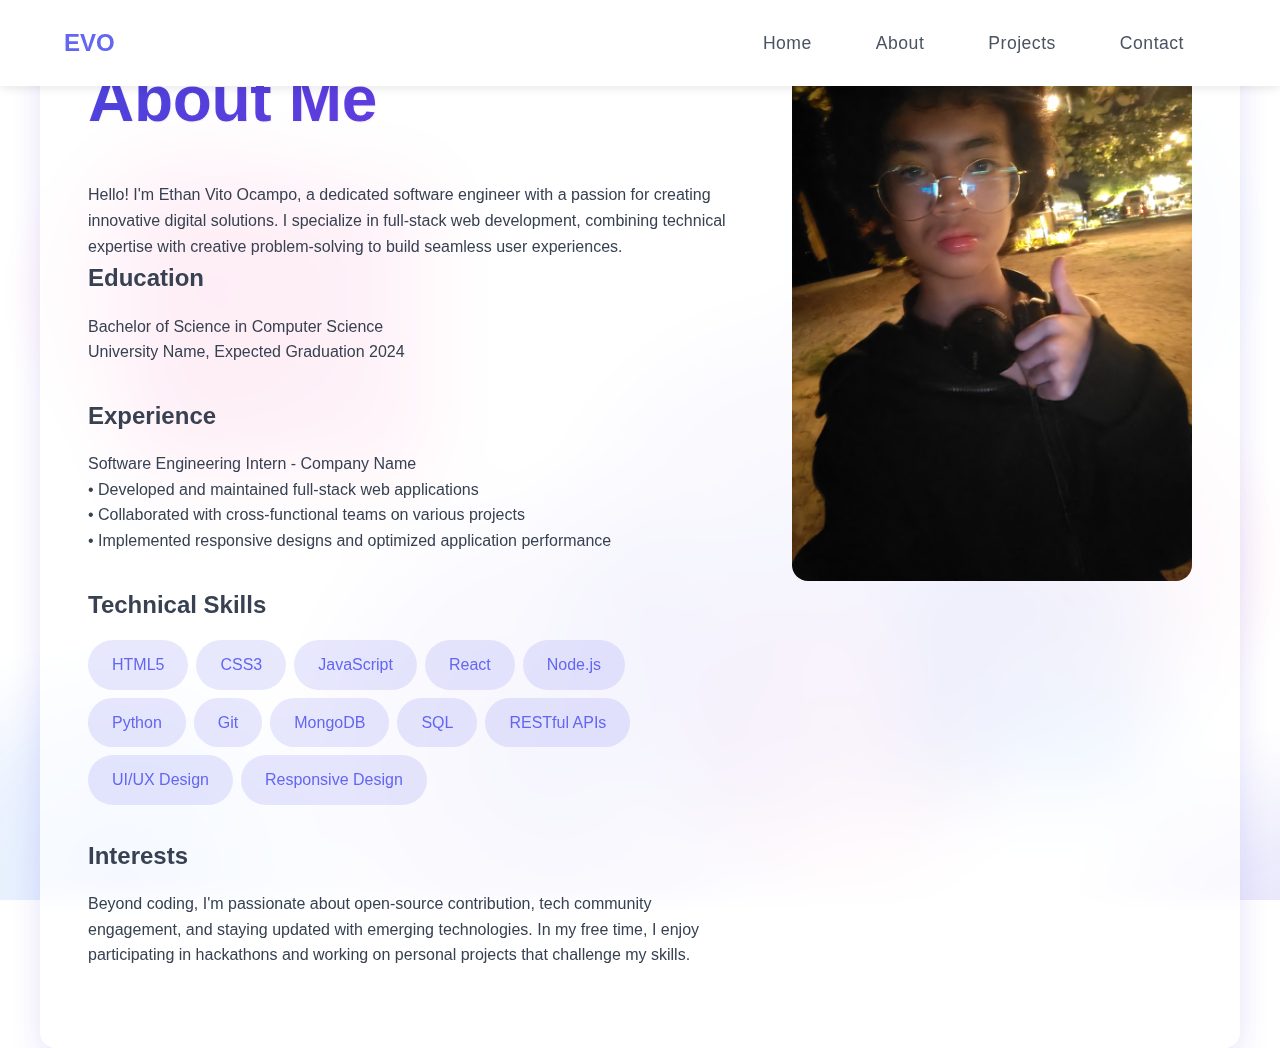
==== about.html @ 9108cf72 "Add files via upload" ====
<!DOCTYPE html>
<html lang="en">
<head>
    <meta charset="UTF-8">
    <meta name="viewport" content="width=device-width, initial-scale=1.0">
    <title>About - Ethan Vito Ocampo</title>
    <link rel="stylesheet" href="style.css">
    <link rel="stylesheet" href="https://cdnjs.cloudflare.com/ajax/libs/font-awesome/6.0.0/css/all.min.css">
</head>
<body>
    <div class="shapes">
        <div class="shape"></div>
        <div class="shape"></div>
    </div>
    <nav>
        <div class="logo">EVO</div>
        <ul class="nav-links">
            <li><a href="index.html">Home</a></li>
            <li><a href="about.html">About</a></li>
            <li><a href="projects.html">Projects</a></li>
            <li><a href="contact.html">Contact</a></li>
        </ul>
        <div class="hamburger">
            <span></span>
            <span></span>
            <span></span>
        </div>
    </nav>

    <section id="about">
        <div class="bokeh">
            <span></span>
            <span></span>
            <span></span>
            <span></span>
            <span></span>
            <span></span>
            <span></span>
            <span></span>
        </div>
        <div class="about-content">
            <div class="about-text">
                <h1>About Me</h1>
                <p>Hello! I'm Ethan Vito Ocampo, a dedicated software engineer with a passion for creating innovative digital solutions. I specialize in full-stack web development, combining technical expertise with creative problem-solving to build seamless user experiences.</p>
                
                <div class="education">
                    <h3>Education</h3>
                    <p>Bachelor of Science in Computer Science<br>
                    University Name, Expected Graduation 2024</p>
                </div>

                <div class="experience">
                    <h3>Experience</h3>
                    <p>Software Engineering Intern - Company Name<br>
                    • Developed and maintained full-stack web applications<br>
                    • Collaborated with cross-functional teams on various projects<br>
                    • Implemented responsive designs and optimized application performance</p>
                </div>

                <div class="skills">
                    <h3>Technical Skills</h3>
                    <div class="skill-tags">
                        <span>HTML5</span>
                        <span>CSS3</span>
                        <span>JavaScript</span>
                        <span>React</span>
                        <span>Node.js</span>
                        <span>Python</span>
                        <span>Git</span>
                        <span>MongoDB</span>
                        <span>SQL</span>
                        <span>RESTful APIs</span>
                        <span>UI/UX Design</span>
                        <span>Responsive Design</span>
                    </div>
                </div>

                <div class="interests">
                    <h3>Interests</h3>
                    <p>Beyond coding, I'm passionate about open-source contribution, tech community engagement, and staying updated with emerging technologies. In my free time, I enjoy participating in hackathons and working on personal projects that challenge my skills.</p>
                </div>
            </div>
            <div class="about-image">
                <img src="profile-photo.jpg" alt="Ethan Vito Ocampo">
            </div>
        </div>
    </section>

    <script src="script.js"></script>
</body>
</html>
---- style.css ----
/* Reset and Base Styles */
* {
    margin: 0;
    padding: 0;
    box-sizing: border-box;
}

:root {
    --primary-color: #6366f1;
    --secondary-color: #8b5cf6;
    --accent-1: #f472b6;
    --accent-2: #60a5fa;
    --gradient-1: linear-gradient(135deg, #4f46e5, #7c3aed);
    --gradient-2: linear-gradient(45deg, #f472b6, #3b82f6);
    --gradient-3: linear-gradient(to right, #ec4899, #8b5cf6, #3b82f6);
    --text-color: #374151;
    --bg-color: #ffffff;
    --box-shadow: 0 10px 30px rgba(79, 70, 229, 0.15);
    --text-shadow: 1px 1px 2px rgba(0, 0, 0, 0.05);
}

body {
    font-family: 'Inter', sans-serif;
    line-height: 1.6;
    color: var(--text-color);
}

/* Navigation */
nav {
    position: fixed;
    width: 100%;
    padding: 1.5rem 4rem;
    background: var(--bg-color);
    display: flex;
    justify-content: space-between;
    align-items: center;
    z-index: 1000;
    box-shadow: 0 2px 10px rgba(0, 0, 0, 0.1);
}

.logo {
    font-size: 1.5rem;
    font-weight: bold;
    color: var(--primary-color);
}

.nav-links {
    display: flex;
    list-style: none;
    gap: 4rem;
    margin-left: auto;
    margin-right: 2rem;
}

.nav-links a {
    text-decoration: none;
    color: var(--text-color);
    font-weight: 500;
    opacity: 0.9;
    transition: color 0.3s;
    position: relative;
    font-size: 1.1rem;
    letter-spacing: 0.5px;
}

.nav-links a::after {
    content: '';
    position: absolute;
    bottom: -5px;
    left: 0;
    width: 0;
    height: 2px;
    background: var(--gradient-1);
    transition: width 0.3s ease;
}

.nav-links a:hover::after {
    width: 100%;
}

/* Hero Section */
#home {
    height: 100vh;
    background: linear-gradient(rgba(255, 255, 255, 0.92), rgba(255, 255, 255, 0.92));
    position: relative;
    overflow: hidden;
}

#home::before {
    content: '';
    position: absolute;
    width: 100%;
    height: 100%;
    top: 0;
    left: 0;
    background: none;
    z-index: -1;
}

/* Add bokeh circles */
.bokeh {
    position: fixed;
    width: 100%;
    height: 100vh;
    top: 0;
    left: 0;
    z-index: 0;
    overflow: hidden;
}

.bokeh span {
    position: absolute;
    width: 400px;  /* Much bigger circles */
    height: 400px;
    background: radial-gradient(circle at center, 
        rgba(244, 114, 182, 0.25) 0%,
        rgba(244, 114, 182, 0.15) 40%,
        rgba(244, 114, 182, 0) 70%);
    border-radius: 50%;
    mix-blend-mode: screen; /* Makes overlapping effects more interesting */
    animation: floatCollide 20s infinite linear;
    opacity: 0.7;
}

/* Different sizes and colors for variety */
.bokeh span:nth-child(2n) {
    width: 600px;
    height: 600px;
    background: radial-gradient(circle at center, 
        rgba(79, 70, 229, 0.25) 0%,
        rgba(79, 70, 229, 0.15) 40%,
        rgba(79, 70, 229, 0) 70%);
}

.bokeh span:nth-child(3n) {
    width: 500px;
    height: 500px;
    background: radial-gradient(circle at center, 
        rgba(59, 130, 246, 0.25) 0%,
        rgba(59, 130, 246, 0.15) 40%,
        rgba(59, 130, 246, 0) 70%);
}

/* More dramatic collision-like animation */
@keyframes floatCollide {
    0% {
        transform: translate(0, 0) scale(1);
    }
    25% {
        transform: translate(200px, -100px) scale(1.2);
    }
    50% {
        transform: translate(-150px, 200px) scale(0.8);
    }
    75% {
        transform: translate(-200px, -150px) scale(1.1);
    }
    100% {
        transform: translate(0, 0) scale(1);
    }
}

/* Positioned for better coverage and overlap */
.bokeh span:nth-child(1) { left: 0%; top: 10%; animation-delay: 0s; }
.bokeh span:nth-child(2) { left: 40%; top: 30%; animation-delay: -5s; }
.bokeh span:nth-child(3) { left: 60%; top: 0%; animation-delay: -10s; }
.bokeh span:nth-child(4) { left: 20%; top: 50%; animation-delay: -15s; }
.bokeh span:nth-child(5) { left: 70%; top: 40%; animation-delay: -8s; }
.bokeh span:nth-child(6) { left: -10%; top: 70%; animation-delay: -12s; }
.bokeh span:nth-child(7) { left: 50%; top: 60%; animation-delay: -17s; }
.bokeh span:nth-child(8) { left: 80%; top: 80%; animation-delay: -3s; }

/* Animated hero text */
.hero {
    text-align: left;
    padding: 0 4rem;
    height: 100vh;
    display: flex;
    flex-direction: column;
    justify-content: center;
    align-items: flex-start;
}

.hero h1 {
    font-size: 4.5rem;
    margin-bottom: 0.5rem;
    line-height: 1.1;
    color: var(--primary-color);
    text-shadow: var(--text-shadow);
    font-weight: 700;
    letter-spacing: -0.5px;
}

.subtitle {
    font-size: 2rem;
    margin-bottom: 1.5rem;
    line-height: 1.2;
    color: var(--secondary-color);
    font-weight: 600;
    opacity: 0.9;
}

/* Cool text animations */
@keyframes gradientBG {
    0% { background-position: 0% 50%; }
    50% { background-position: 100% 50%; }
    100% { background-position: 0% 50%; }
}

@keyframes gradientText {
    0% { background-position: 0% 50%; }
    50% { background-position: 100% 50%; }
    100% { background-position: 0% 50%; }
}

/* Buttons */
.cta-buttons {
    display: flex;
    gap: 20px;
    margin-top: 1rem;
}

.btn {
    text-decoration: none;
    padding: 0.75rem 1.5rem;
    border-radius: 0.5rem;
    transition: all 0.3s ease;
}

.btn.primary {
    background: var(--primary-color);
    color: white;
    text-shadow: none;
    opacity: 0.95;
}

.btn.primary::after {
    content: '';
    position: absolute;
    top: -50%;
    left: -50%;
    width: 200%;
    height: 200%;
    background: radial-gradient(circle, rgba(255,255,255,0.3) 0%, transparent 60%);
    transform: scale(0);
    transition: transform 0.5s ease;
    z-index: -1;
}

.btn.primary:hover::after {
    transform: scale(1);
}

.btn.secondary {
    background: white;
    color: var(--primary-color);
    border: 1.5px solid var(--primary-color);
    opacity: 0.9;
}

.btn:hover {
    transform: translateY(-3px);
    box-shadow: 0 8px 25px rgba(37, 99, 235, 0.3);
}

.btn.secondary:hover {
    background: #f8fafc;
    color: #1d4ed8;
}

/* Sections */
section {
    padding: 5rem 2rem;
    position: relative;
}

section::before {
    content: '';
    position: absolute;
    top: 0;
    left: 0;
    width: 100%;
    height: 100%;
    background: rgba(255, 255, 255, 0.95);
    z-index: 1;
}

section > * {
    position: relative;
    z-index: 2;
}

h1, h2 {
    color: var(--text-color);
    text-shadow: var(--text-shadow);
    font-weight: 700;
    letter-spacing: -0.3px;
}

h1 {
    font-size: 3.5rem;
    margin-bottom: 2rem;
}

h2 {
    text-align: center;
    font-size: 3.5rem;
    margin-bottom: 3rem;
    position: relative;
    overflow: hidden;
}

h2::after {
    content: '';
    position: absolute;
    bottom: 0;
    left: 50%;
    width: 100px;
    height: 4px;
    background: var(--gradient-2);
    transform: translateX(-50%);
    animation: underlineGrow 3s ease-in-out infinite;
}

@keyframes underlineGrow {
    0%, 100% { width: 100px; }
    50% { width: 200px; }
}

/* About Section */
#about {
    min-height: 100vh;
    padding: 0 2rem;
    position: relative;
    z-index: 2;
    display: flex;
    align-items: center;
}

#about::before {
    content: none;
}

.about-content {
    max-width: 1200px;
    margin: 0 auto;
    display: flex;
    gap: 4rem;
    align-items: flex-start;
    background: rgba(255, 255, 255, 0.7);
    padding: 3rem;
    border-radius: 1rem;
    backdrop-filter: blur(10px);
    box-shadow: var(--box-shadow);
}

.about-text {
    flex: 1;
    color: var(--text-color);
}

.about-text h1 {
    font-size: 4rem;
    background: var(--gradient-1);
    -webkit-background-clip: text;
    -webkit-text-fill-color: transparent;
    margin-bottom: 2rem;
}

.about-text h3 {
    color: var(--secondary-color);
    font-size: 1.5rem;
    margin-bottom: 1rem;
}

.about-text p, .about-text h3 {
    color: var(--text-color);
    opacity: 1;
}

.about-image {
    flex: 1;
    max-width: 400px;
}

.about-image img {
    width: 100%;
    border-radius: 1rem;
}

.education, .experience, .skills, .interests {
    margin-bottom: 2rem;
}

.skill-tags {
    display: flex;
    flex-wrap: wrap;
    gap: 0.5rem;
}

.skill-tags span {
    background: rgba(99, 102, 241, 0.15);
    color: var(--primary-color);
    padding: 0.75rem 1.5rem;
    border-radius: 2rem;
    font-size: 1rem;
    transition: all 0.3s ease;
}

.skill-tags span:hover {
    background: var(--primary-color);
    color: white;
    transform: translateY(-2px);
}

/* Projects Section */
.project-grid {
    display: grid;
    grid-template-columns: repeat(auto-fit, minmax(300px, 1fr));
    gap: 2rem;
    max-width: 1200px;
    margin: 0 auto;
}

.project-card {
    border: 1px solid rgba(79, 70, 229, 0.1);
    background: rgba(255, 255, 255, 0.9);
    backdrop-filter: blur(10px);
    transform-style: preserve-3d;
    perspective: 1000px;
    border-radius: 15px;
    padding: 20px;
    position: relative;
    overflow: hidden;
}

.project-card::before {
    content: '';
    position: absolute;
    top: 0;
    left: 0;
    width: 100%;
    height: 5px;
    background: var(--gradient-1);
}

.project-card:hover {
    transform: translateY(-10px) rotateX(5deg) rotateY(5deg);
    box-shadow: 
        20px 20px 60px rgba(79, 70, 229, 0.1),
        -20px -20px 60px rgba(244, 114, 182, 0.1);
}

.project-card img {
    width: 100%;
    height: 200px;
    object-fit: cover;
}

.project-card h3 {
    color: var(--text-color);
    font-size: 1.5rem;
    margin: 1rem 0;
    font-weight: 700;
}

.project-card p {
    color: #374151;
    line-height: 1.7;
    font-weight: 500;
}

/* Contact Section */
.contact-container {
    max-width: 800px;
    margin: 0 auto;
}

#contact-form {
    display: flex;
    flex-direction: column;
    gap: 1rem;
}

input, textarea {
    background: white;
    border: 2px solid #e5e7eb;
    color: #1f2937;
    font-size: 1rem;
    font-weight: 500;
    padding: 1.2rem;
    transition: all 0.3s ease;
    font-family: inherit;
}

input:focus, textarea:focus {
    border-color: var(--primary-color);
    box-shadow: 0 0 0 4px rgba(37, 99, 235, 0.1);
    outline: none;
}

input::placeholder, textarea::placeholder {
    color: #6b7280;
}

textarea {
    min-height: 150px;
}

.social-links {
    display: flex;
    justify-content: center;
    gap: 2.5rem;
    margin-top: 2rem;
}

.social-links a {
    position: relative;
    width: 60px;
    height: 60px;
    display: flex;
    align-items: center;
    justify-content: center;
    border-radius: 50%;
    background: var(--gradient-1);
    color: white;
    font-size: 1.8rem;
    transition: all 0.3s ease;
    transform-style: preserve-3d;
    perspective: 1000px;
}

.social-links a::before {
    content: '';
    position: absolute;
    width: 100%;
    height: 100%;
    border-radius: 50%;
    background: var(--gradient-2);
    opacity: 0;
    transition: all 0.3s ease;
    z-index: -1;
}

.social-links a:hover::before {
    opacity: 1;
    transform: translateY(-5px) rotateY(180deg);
}

/* Footer */
footer {
    text-align: center;
    padding: 2rem;
    background: var(--accent-1);
}

/* Responsive Design */
@media (max-width: 1024px) {
    .hero {
        padding: 0 3rem;
    }

    .hero h1 {
        font-size: 3.8rem;
    }

    .subtitle {
        font-size: 1.8rem;
    }

    .about-content {
        gap: 2rem;
        padding: 1.5rem;
    }
}

@media (max-width: 768px) {
    /* Navigation */
    nav {
        padding: 1rem 2rem;
    }

    .nav-links {
        display: none;
        position: fixed;
        top: 70px;
        left: 0;
        width: 100%;
        background: rgba(255, 255, 255, 0.95);
        backdrop-filter: blur(10px);
        padding: 2rem 0;
        box-shadow: 0 4px 6px rgba(0, 0, 0, 0.1);
    }

    .nav-links.active {
        display: flex;
        flex-direction: column;
        align-items: center;
        gap: 2rem;
    }

    .hamburger {
        display: block;
        cursor: pointer;
        width: 30px;
        height: 24px;
        position: relative;
    }

    .hamburger span {
        display: block;
        width: 100%;
        height: 3px;
        background: var(--primary-color);
        position: absolute;
        transition: 0.3s;
        border-radius: 3px;
    }

    .hamburger span:nth-child(1) { top: 0; }
    .hamburger span:nth-child(2) { top: 10px; }
    .hamburger span:nth-child(3) { top: 20px; }

    .hamburger.active span:nth-child(1) {
        transform: rotate(45deg) translate(7px, 7px);
    }

    .hamburger.active span:nth-child(2) {
        opacity: 0;
    }

    .hamburger.active span:nth-child(3) {
        transform: rotate(-45deg) translate(8px, -8px);
    }

    /* Hero Section */
    .hero {
        padding: 0 2rem;
    }

    .hero h1 {
        font-size: 3rem;
        margin-bottom: 0.3rem;
    }

    .subtitle {
        font-size: 1.5rem;
        margin-bottom: 1rem;
    }

    .cta-buttons {
        flex-direction: column;
        gap: 1rem;
        width: 100%;
    }

    .btn {
        width: 100%;
        max-width: 300px;
    }

    /* Sections */
    section {
        padding: 3rem 1.5rem;
    }

    h2 {
        font-size: 2.5rem;
        margin-bottom: 2rem;
    }

    .about-content {
        grid-template-columns: 1fr;
    }

    .project-card {
        padding: 15px;
    }

    .nav-links a {
        font-size: 1.2rem;
    }
}

@media (max-width: 480px) {
    /* Even smaller screens */
    .hero {
        padding: 0 1.5rem;
    }

    .hero h1 {
        font-size: 2.5rem;
    }

    .subtitle {
        font-size: 1.2rem;
    }

    .skill-tags {
        gap: 0.5rem;
    }

    .skill-tags span {
        padding: 0.5rem 1rem;
        font-size: 0.9rem;
    }

    .social-links {
        gap: 1.5rem;
    }

    .social-links a {
        width: 45px;
        height: 45px;
        font-size: 1.4rem;
    }

    /* Adjust bokeh for mobile */
    .bokeh span {
        width: 200px;
        height: 200px;
    }

    .bokeh span:nth-child(2n) {
        width: 300px;
        height: 300px;
    }

    .bokeh span:nth-child(3n) {
        width: 250px;
        height: 250px;
    }
}

/* Fix for iOS Safari 100vh issue */
@supports (-webkit-touch-callout: none) {
    .hero, #home {
        height: -webkit-fill-available;
    }
}

/* Ensure text remains readable on very small screens */
@media (max-width: 320px) {
    .hero h1 {
        font-size: 2rem;
    }

    .subtitle {
        font-size: 1rem;
    }

    .btn {
        padding: 0.8rem 1.5rem;
        font-size: 0.9rem;
    }
}

/* Add smooth scrolling to the whole page */
html {
    scroll-behavior: smooth;
}

/* Add a subtle animation to the nav when scrolling */
nav.scrolled {
    backdrop-filter: blur(10px);
    background: rgba(255, 255, 255, 0.8);
}

/* Add a cool scroll progress bar */
.scroll-progress {
    position: fixed;
    top: 0;
    left: 0;
    width: 100%;
    height: 4px;
    background: rgba(37, 99, 235, 0.1);
    z-index: 1001;
}

.scroll-progress::after {
    content: '';
    position: absolute;
    top: 0;
    left: 0;
    height: 100%;
    background: var(--gradient-1);
    width: var(--scroll-width, 0%);       
    transition: width 0.2s ease;
}

/* Add reveal animations for sections */
.reveal {
    opacity: 1 !important;
    transform: none !important;
}

/* Add floating shapes in the background */
.shapes {
    position: fixed;
    width: 100%;
    height: 100%;
    pointer-events: none;
    z-index: -1;
}

.shape {
    position: absolute;
    filter: blur(40px);
    opacity: 0.3;
    animation: float 20s infinite;
}

.shape:nth-child(1) {
    background: var(--accent-1);
    width: 300px;
    height: 300px;
    top: 20%;
    left: 10%;
}

.shape:nth-child(2) {
    background: var(--accent-2);
    width: 250px;
    height: 250px;
    top: 60%;
    right: 10%;
}

@keyframes float {
    0%, 100% { transform: translate(0, 0) rotate(0deg); }
    25% { transform: translate(50px, 50px) rotate(90deg); }
    50% { transform: translate(0, 100px) rotate(180deg); }
    75% { transform: translate(-50px, 50px) rotate(270deg); }
}
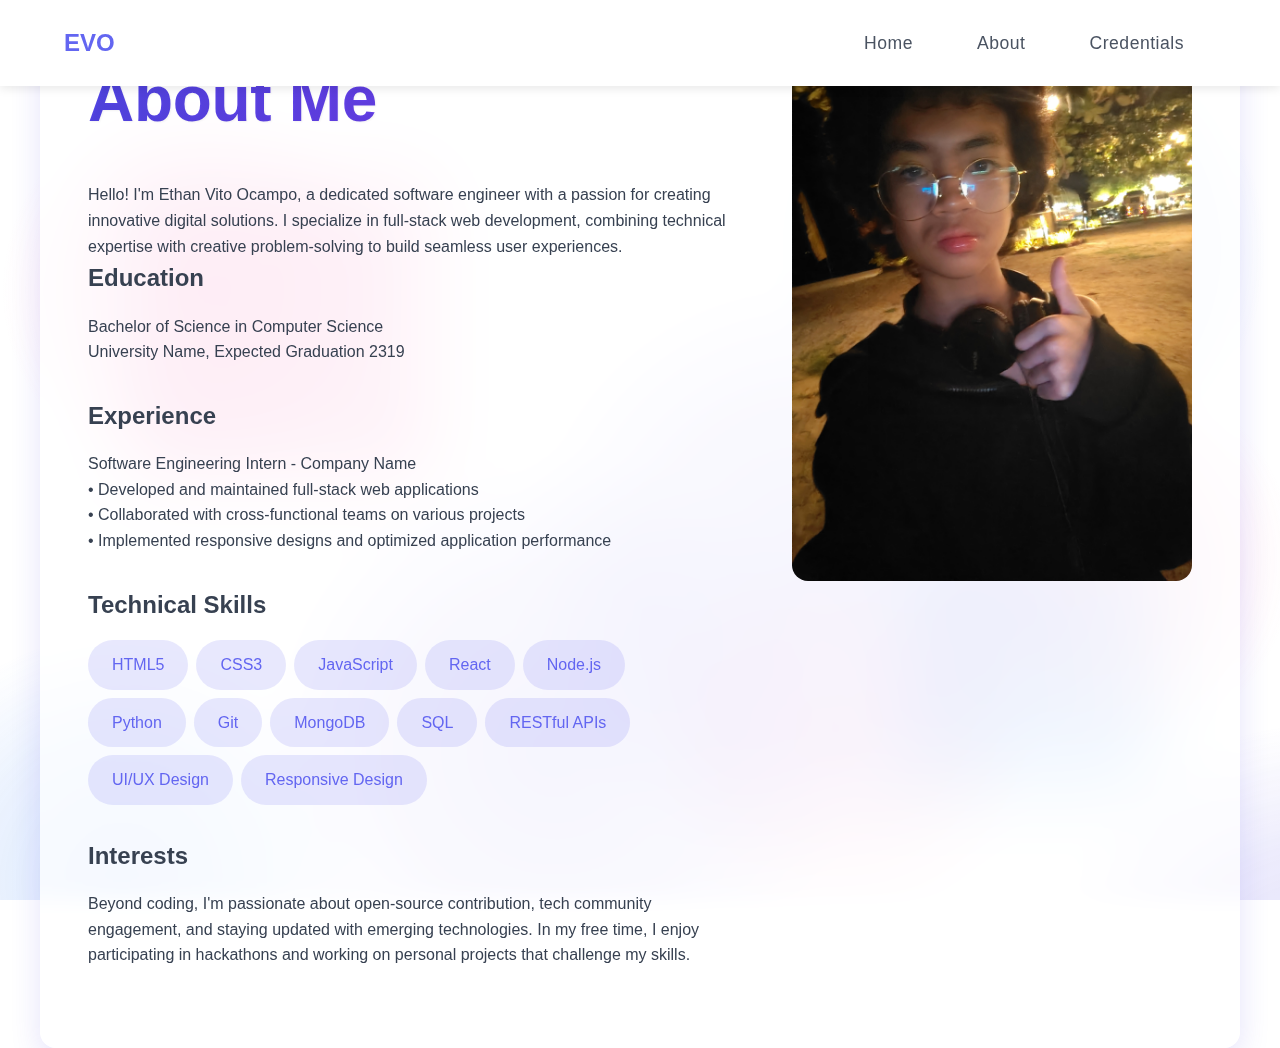
==== commit c341cf70: "Add files via upload" ====
--- a/about.html
+++ b/about.html
@@ -17,8 +17,7 @@
         <ul class="nav-links">
             <li><a href="index.html">Home</a></li>
             <li><a href="about.html">About</a></li>
-            <li><a href="projects.html">Projects</a></li>
-            <li><a href="contact.html">Contact</a></li>
+            <li><a href="credentials.html">Credentials</a></li>
         </ul>
         <div class="hamburger">
             <span></span>
@@ -46,7 +45,7 @@
                 <div class="education">
                     <h3>Education</h3>
                     <p>Bachelor of Science in Computer Science<br>
-                    University Name, Expected Graduation 2024</p>
+                    University Name, Expected Graduation 2319</p>
                 </div>
 
                 <div class="experience">
--- a/style.css
+++ b/style.css
@@ -413,63 +413,6 @@
     transform: translateY(-2px);
 }
 
-/* Projects Section */
-.project-grid {
-    display: grid;
-    grid-template-columns: repeat(auto-fit, minmax(300px, 1fr));
-    gap: 2rem;
-    max-width: 1200px;
-    margin: 0 auto;
-}
-
-.project-card {
-    border: 1px solid rgba(79, 70, 229, 0.1);
-    background: rgba(255, 255, 255, 0.9);
-    backdrop-filter: blur(10px);
-    transform-style: preserve-3d;
-    perspective: 1000px;
-    border-radius: 15px;
-    padding: 20px;
-    position: relative;
-    overflow: hidden;
-}
-
-.project-card::before {
-    content: '';
-    position: absolute;
-    top: 0;
-    left: 0;
-    width: 100%;
-    height: 5px;
-    background: var(--gradient-1);
-}
-
-.project-card:hover {
-    transform: translateY(-10px) rotateX(5deg) rotateY(5deg);
-    box-shadow: 
-        20px 20px 60px rgba(79, 70, 229, 0.1),
-        -20px -20px 60px rgba(244, 114, 182, 0.1);
-}
-
-.project-card img {
-    width: 100%;
-    height: 200px;
-    object-fit: cover;
-}
-
-.project-card h3 {
-    color: var(--text-color);
-    font-size: 1.5rem;
-    margin: 1rem 0;
-    font-weight: 700;
-}
-
-.project-card p {
-    color: #374151;
-    line-height: 1.7;
-    font-weight: 500;
-}
-
 /* Contact Section */
 .contact-container {
     max-width: 800px;
@@ -510,41 +453,58 @@
 .social-links {
     display: flex;
     justify-content: center;
-    gap: 2.5rem;
+    gap: 1.5rem;
     margin-top: 2rem;
 }
 
 .social-links a {
-    position: relative;
-    width: 60px;
-    height: 60px;
     display: flex;
     align-items: center;
     justify-content: center;
+    width: 45px;
+    height: 45px;
     border-radius: 50%;
-    background: var(--gradient-1);
-    color: white;
-    font-size: 1.8rem;
+    background: var(--bg-color);
+    color: var(--primary-color);
+    text-decoration: none;
+    font-size: 1.2rem;
     transition: all 0.3s ease;
-    transform-style: preserve-3d;
-    perspective: 1000px;
+    position: relative;
+    overflow: hidden;
+    box-shadow: 0 2px 10px rgba(0, 0, 0, 0.1);
 }
 
 .social-links a::before {
     content: '';
     position: absolute;
+    top: 0;
+    left: 0;
     width: 100%;
     height: 100%;
-    border-radius: 50%;
-    background: var(--gradient-2);
+    background: var(--gradient-1);
     opacity: 0;
-    transition: all 0.3s ease;
-    z-index: -1;
+    transition: opacity 0.3s ease;
+    z-index: 1;
+}
+
+.social-links a i {
+    position: relative;
+    z-index: 2;
+    transition: transform 0.3s ease;
+}
+
+.social-links a:hover {
+    transform: translateY(-3px);
+    box-shadow: 0 5px 15px rgba(0, 0, 0, 0.2);
 }
 
 .social-links a:hover::before {
     opacity: 1;
-    transform: translateY(-5px) rotateY(180deg);
+}
+
+.social-links a:hover i {
+    color: white;
+    transform: scale(1.1);
 }
 
 /* Footer */
@@ -831,4 +791,24 @@
     25% { transform: translate(50px, 50px) rotate(90deg); }
     50% { transform: translate(0, 100px) rotate(180deg); }
     75% { transform: translate(-50px, 50px) rotate(270deg); }
+}
+
+.profile-container {
+    margin-bottom: 2rem;
+    position: relative;
+    z-index: 1;
+}
+
+.profile-photo {
+    width: 200px;
+    height: 200px;
+    border-radius: 50%;
+    object-fit: cover;
+    border: 4px solid var(--primary-color);
+    box-shadow: var(--box-shadow);
+    transition: transform 0.3s ease;
+}
+
+.profile-photo:hover {
+    transform: scale(1.05);
 }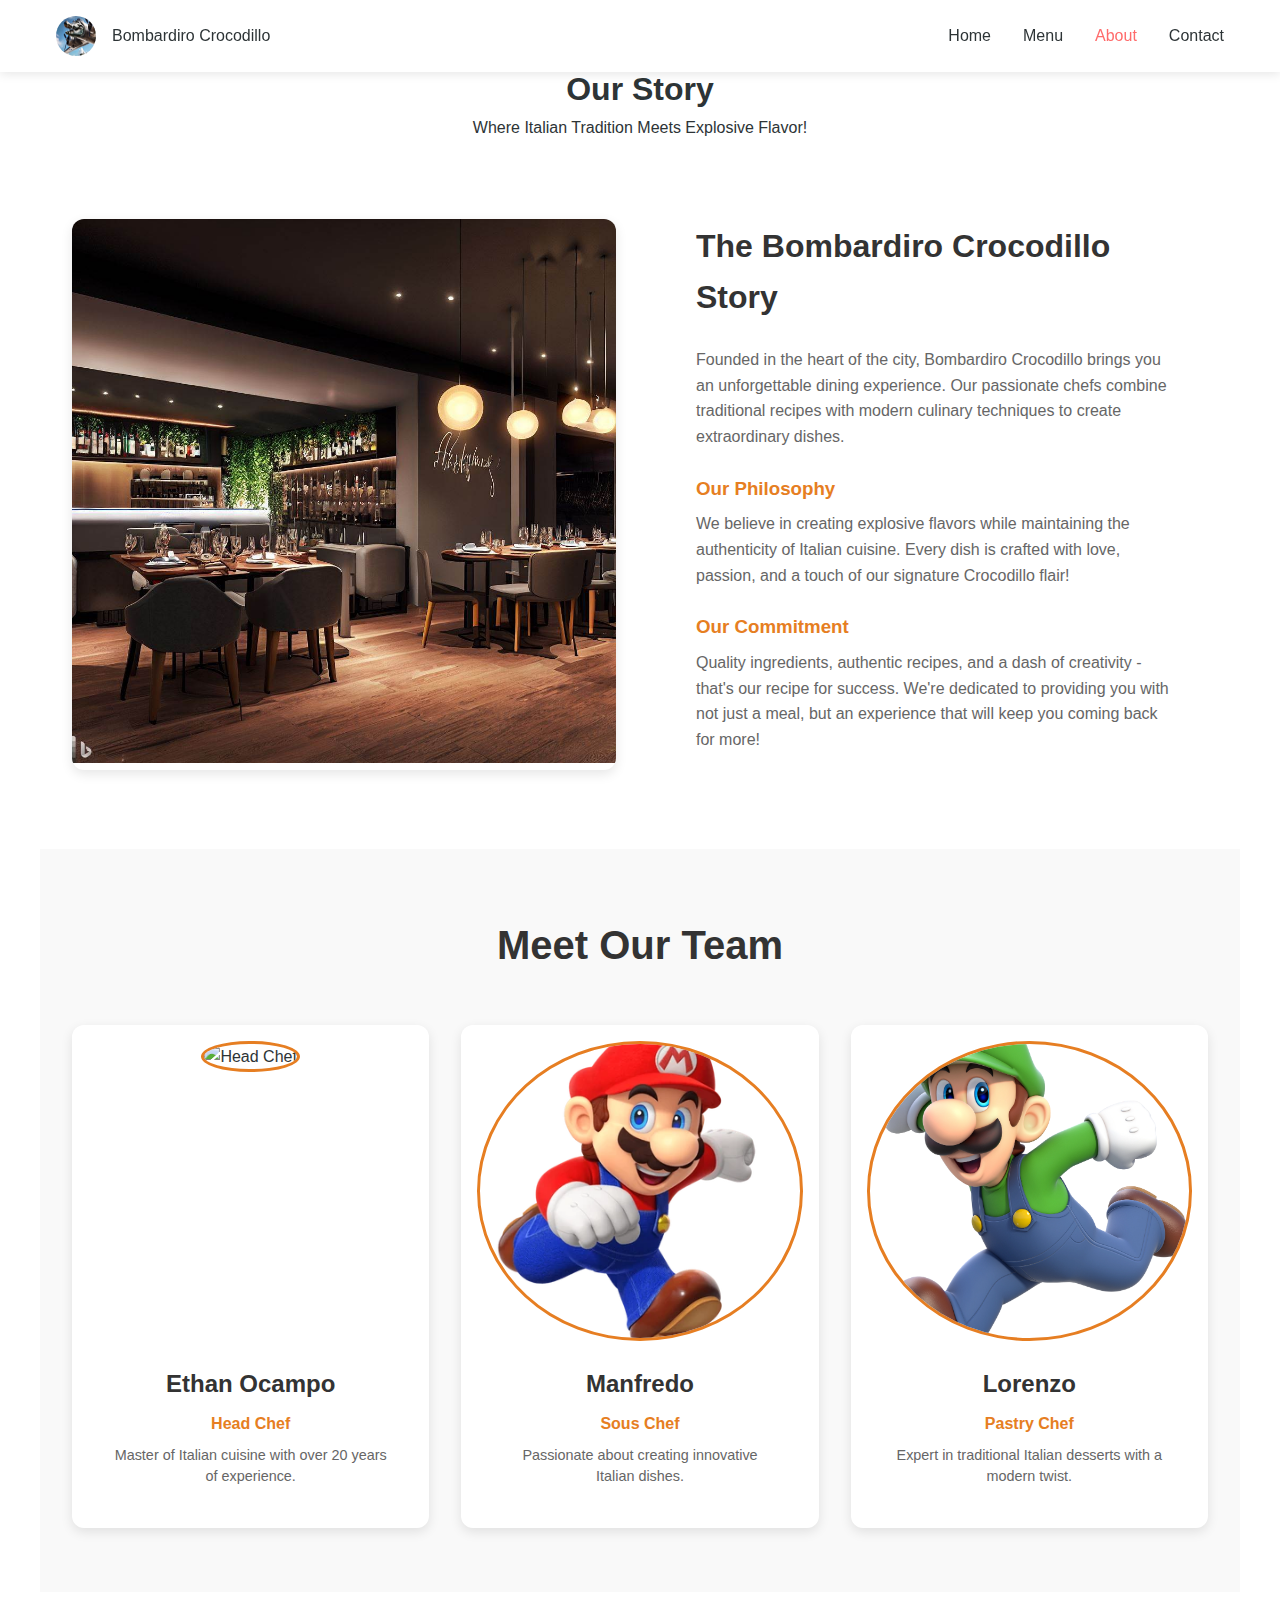
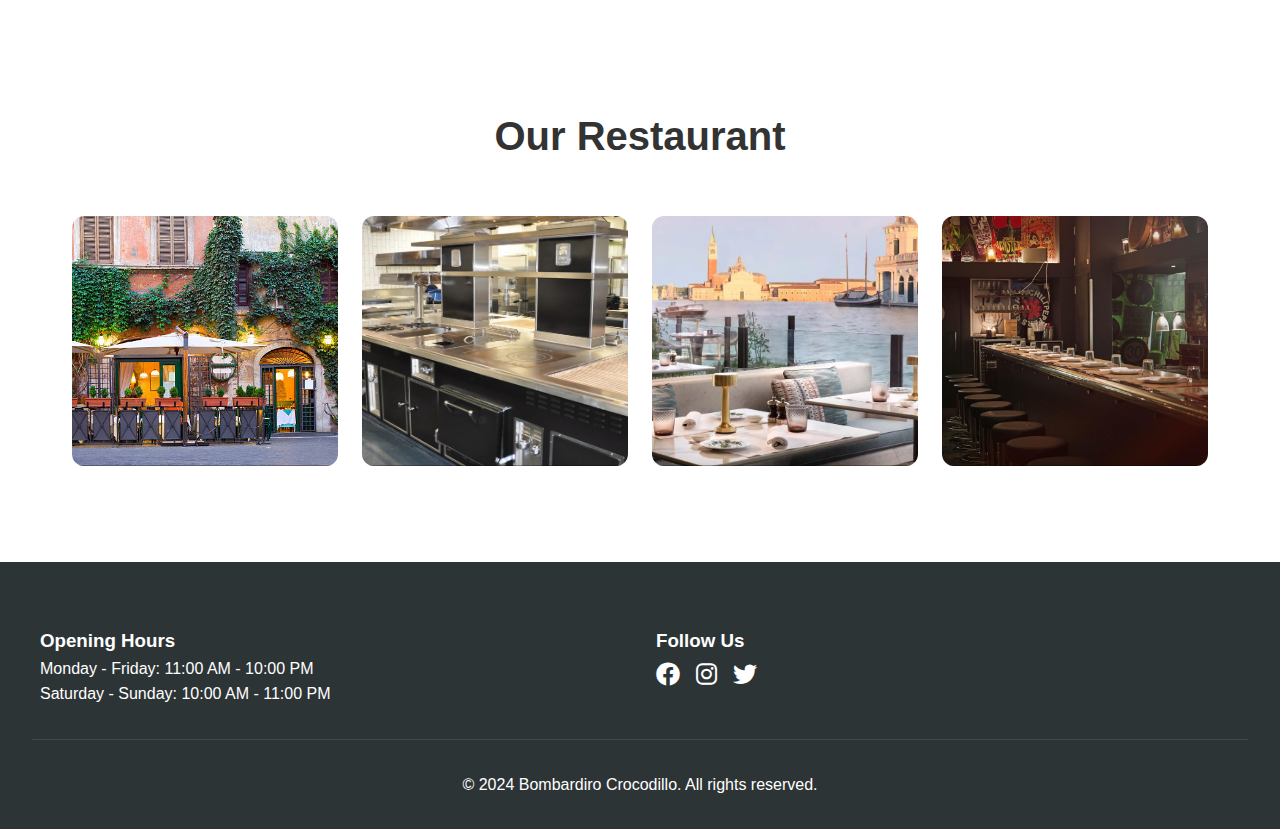
==== commit 96ebca55: "Add files via upload" ====
--- a/about.html
+++ b/about.html
@@ -1,90 +1,147 @@
-<!DOCTYPE html>
-<html lang="en">
-<head>
-    <meta charset="UTF-8">
-    <meta name="viewport" content="width=device-width, initial-scale=1.0">
-    <title>About - Ethan Vito Ocampo</title>
-    <link rel="stylesheet" href="style.css">
-    <link rel="stylesheet" href="https://cdnjs.cloudflare.com/ajax/libs/font-awesome/6.0.0/css/all.min.css">
-</head>
-<body>
-    <div class="shapes">
-        <div class="shape"></div>
-        <div class="shape"></div>
-    </div>
-    <nav>
-        <div class="logo">EVO</div>
-        <ul class="nav-links">
-            <li><a href="index.html">Home</a></li>
-            <li><a href="about.html">About</a></li>
-            <li><a href="credentials.html">Credentials</a></li>
-        </ul>
-        <div class="hamburger">
-            <span></span>
-            <span></span>
-            <span></span>
-        </div>
-    </nav>
-
-    <section id="about">
-        <div class="bokeh">
-            <span></span>
-            <span></span>
-            <span></span>
-            <span></span>
-            <span></span>
-            <span></span>
-            <span></span>
-            <span></span>
-        </div>
-        <div class="about-content">
-            <div class="about-text">
-                <h1>About Me</h1>
-                <p>Hello! I'm Ethan Vito Ocampo, a dedicated software engineer with a passion for creating innovative digital solutions. I specialize in full-stack web development, combining technical expertise with creative problem-solving to build seamless user experiences.</p>
-                
-                <div class="education">
-                    <h3>Education</h3>
-                    <p>Bachelor of Science in Computer Science<br>
-                    University Name, Expected Graduation 2319</p>
-                </div>
-
-                <div class="experience">
-                    <h3>Experience</h3>
-                    <p>Software Engineering Intern - Company Name<br>
-                    • Developed and maintained full-stack web applications<br>
-                    • Collaborated with cross-functional teams on various projects<br>
-                    • Implemented responsive designs and optimized application performance</p>
-                </div>
-
-                <div class="skills">
-                    <h3>Technical Skills</h3>
-                    <div class="skill-tags">
-                        <span>HTML5</span>
-                        <span>CSS3</span>
-                        <span>JavaScript</span>
-                        <span>React</span>
-                        <span>Node.js</span>
-                        <span>Python</span>
-                        <span>Git</span>
-                        <span>MongoDB</span>
-                        <span>SQL</span>
-                        <span>RESTful APIs</span>
-                        <span>UI/UX Design</span>
-                        <span>Responsive Design</span>
-                    </div>
-                </div>
-
-                <div class="interests">
-                    <h3>Interests</h3>
-                    <p>Beyond coding, I'm passionate about open-source contribution, tech community engagement, and staying updated with emerging technologies. In my free time, I enjoy participating in hackathons and working on personal projects that challenge my skills.</p>
-                </div>
-            </div>
-            <div class="about-image">
-                <img src="profile-photo.jpg" alt="Ethan Vito Ocampo">
-            </div>
-        </div>
-    </section>
-
-    <script src="script.js"></script>
-</body>
+<!DOCTYPE html>
+<html lang="en">
+<head>
+    <meta charset="UTF-8">
+    <meta name="viewport" content="width=device-width, initial-scale=1.0">
+    <title>About Us - Bombardiro Crocodillo</title>
+    <link rel="stylesheet" href="styles.css">
+    <link rel="stylesheet" href="https://cdnjs.cloudflare.com/ajax/libs/font-awesome/6.0.0/css/all.min.css">
+</head>
+<body>
+    <nav class="navbar">
+        <div class="nav-container">
+            <div class="logo">
+                <a href="index.html">
+                    <img src="crocodillo.jpg" alt="Bombardiro Crocodillo" class="logo-img">
+                    <span>Bombardiro Crocodillo</span>
+                </a>
+            </div>
+            <ul class="nav-links">
+                <li><a href="index.html">Home</a></li>
+                <li><a href="menu.html">Menu</a></li>
+                <li><a href="about.html" class="active">About</a></li>
+                <li><a href="contact.html">Contact</a></li>
+            </ul>
+            <div class="hamburger">
+                <span></span>
+                <span></span>
+                <span></span>
+            </div>
+        </div>
+    </nav>
+
+    <main class="about-page">
+        <header class="page-header">
+            <h1>Our Story</h1>
+            <p>Where Italian Tradition Meets Explosive Flavor!</p>
+        </header>
+
+        <section class="about-section">
+            <div class="about-grid">
+                <div class="about-image">
+                    <img src="./images/Beautiful-AI-generated-restaurant-design.jpg" alt="Our Restaurant Interior" class="featured-image">
+                </div>
+                <div class="about-content">
+                    <h2>The Bombardiro Crocodillo Story</h2>
+                    <p>Founded in the heart of the city, Bombardiro Crocodillo brings you an unforgettable dining experience. Our passionate chefs combine traditional recipes with modern culinary techniques to create extraordinary dishes.</p>
+                    
+                    <h3>Our Philosophy</h3>
+                    <p>We believe in creating explosive flavors while maintaining the authenticity of Italian cuisine. Every dish is crafted with love, passion, and a touch of our signature Crocodillo flair!</p>
+
+                    <h3>Our Commitment</h3>
+                    <p>Quality ingredients, authentic recipes, and a dash of creativity - that's our recipe for success. We're dedicated to providing you with not just a meal, but an experience that will keep you coming back for more!</p>
+                </div>
+            </div>
+        </section>
+
+        <section class="team-section">
+            <h2>Meet Our Team</h2>
+            <div class="team-grid">
+                <div class="team-member">
+                    <div class="team-member-image">
+                        <img src="profile-photo.jpg" alt="Head Chef">
+                    </div>
+                    <div class="team-member-info">
+                        <h3>Ethan Ocampo</h3>
+                        <p class="role">Head Chef</p>
+                        <p class="description">Master of Italian cuisine with over 20 years of experience.</p>
+                    </div>
+                </div>
+                <div class="team-member">
+                    <div class="team-member-image">
+                        <img src="./images/chef-2.jpg" alt="Sous Chef">
+                    </div>
+                    <div class="team-member-info">
+                        <h3>Manfredo</h3>
+                        <p class="role">Sous Chef</p>
+                        <p class="description">Passionate about creating innovative Italian dishes.</p>
+                    </div>
+                </div>
+                <div class="team-member">
+                    <div class="team-member-image">
+                        <img src="./images/chef-3.jpg" alt="Pastry Chef">
+                    </div>
+                    <div class="team-member-info">
+                        <h3>Lorenzo</h3>
+                        <p class="role">Pastry Chef</p>
+                        <p class="description">Expert in traditional Italian desserts with a modern twist.</p>
+                    </div>
+                </div>
+            </div>
+        </section>
+
+        <section class="gallery-section">
+            <h2>Our Restaurant</h2>
+            <div class="gallery-grid">
+                <div class="gallery-item">
+                    <img src="./images/restaurant-exterior.jpg" alt="Restaurant Exterior">
+                    <div class="gallery-overlay">
+                        <span>Our Beautiful Exterior</span>
+                    </div>
+                </div>
+                <div class="gallery-item">
+                    <img src="./images/kitchen.jpg" alt="Our Kitchen">
+                    <div class="gallery-overlay">
+                        <span>State-of-the-art Kitchen</span>
+                    </div>
+                </div>
+                <div class="gallery-item">
+                    <img src="./images/dining-area.jpg" alt="Dining Area">
+                    <div class="gallery-overlay">
+                        <span>Cozy Dining Area</span>
+                    </div>
+                </div>
+                <div class="gallery-item">
+                    <img src="./images/bar-area.jpg" alt="Bar Area">
+                    <div class="gallery-overlay">
+                        <span>Elegant Bar</span>
+                    </div>
+                </div>
+            </div>
+        </section>
+    </main>
+
+    <footer>
+        <div class="footer-content">
+            <div class="footer-section">
+                <h3>Opening Hours</h3>
+                <p>Monday - Friday: 11:00 AM - 10:00 PM</p>
+                <p>Saturday - Sunday: 10:00 AM - 11:00 PM</p>
+            </div>
+            <div class="footer-section">
+                <h3>Follow Us</h3>
+                <div class="social-links">
+                    <a href="#"><i class="fab fa-facebook"></i></a>
+                    <a href="#"><i class="fab fa-instagram"></i></a>
+                    <a href="#"><i class="fab fa-twitter"></i></a>
+                </div>
+            </div>
+        </div>
+        <div class="footer-bottom">
+            <p>&copy; 2024 Bombardiro Crocodillo. All rights reserved.</p>
+        </div>
+    </footer>
+
+    <script src="script.js"></script>
+</body>
 </html> --- a/styles.css
+++ b/styles.css
@@ -0,0 +1,835 @@
+/* Global Styles */
+:root {
+    --primary-color: #ff6b6b;
+    --secondary-color: #4ecdc4;
+    --text-color: #2d3436;
+    --background-color: #ffffff;
+    --accent-color: #ffd93d;
+    --gray-light: #f8f9fa;
+    --gray-medium: #dee2e6;
+    --gray-dark: #6c757d;
+    --font-primary: 'Poppins', sans-serif;
+    --font-secondary: 'Playfair Display', serif;
+    --transition: all 0.3s ease;
+    --header-height: 70px;
+}
+
+* {
+    margin: 0;
+    padding: 0;
+    box-sizing: border-box;
+}
+
+body {
+    font-family: var(--font-primary);
+    color: var(--text-color);
+    line-height: 1.6;
+}
+
+/* Navigation */
+.navbar {
+    background: var(--background-color);
+    box-shadow: 0 2px 10px rgba(0, 0, 0, 0.1);
+    position: fixed;
+    width: 100%;
+    top: 0;
+    z-index: 1000;
+}
+
+.nav-container {
+    max-width: 1200px;
+    margin: 0 auto;
+    padding: 1rem;
+    display: flex;
+    justify-content: space-between;
+    align-items: center;
+}
+
+.logo a {
+    display: flex;
+    align-items: center;
+    text-decoration: none;
+    color: var(--text-color);
+}
+
+.logo-img {
+    width: 40px;
+    height: 40px;
+    border-radius: 50%;
+    margin-right: 1rem;
+}
+
+.nav-links {
+    display: flex;
+    list-style: none;
+    gap: 2rem;
+}
+
+.nav-links a {
+    text-decoration: none;
+    color: var(--text-color);
+    font-weight: 500;
+    transition: var(--transition);
+}
+
+.nav-links a:hover,
+.nav-links a.active {
+    color: var(--primary-color);
+}
+
+.hamburger {
+    display: none;
+    flex-direction: column;
+    gap: 5px;
+    cursor: pointer;
+}
+
+.hamburger span {
+    width: 25px;
+    height: 3px;
+    background: var(--primary-color);
+    transition: 0.3s;
+}
+
+/* Main Content Padding */
+main {
+    padding-top: var(--header-height);
+}
+
+/* Hero Section */
+.hero {
+    padding-top: var(--header-height);
+    min-height: 100vh;
+    background: linear-gradient(rgba(0, 0, 0, 0.5), rgba(0, 0, 0, 0.5)), url('crocodillo.jpg');
+    background-size: cover;
+    background-position: center;
+    display: flex;
+    align-items: center;
+    justify-content: center;
+    text-align: center;
+    color: white;
+    padding: 2rem;
+}
+
+.hero-content {
+    max-width: 800px;
+}
+
+.hero h1 {
+    font-family: var(--font-secondary);
+    font-size: 3.5rem;
+    margin-bottom: 1rem;
+}
+
+.hero-subtitle {
+    font-size: 1.5rem;
+    margin-bottom: 2rem;
+}
+
+.hero-buttons {
+    display: flex;
+    gap: 1rem;
+    justify-content: center;
+}
+
+/* Buttons */
+.cta-button {
+    display: inline-block;
+    padding: 1rem 2rem;
+    border-radius: 50px;
+    text-decoration: none;
+    font-weight: 600;
+    transition: var(--transition);
+}
+
+.cta-button.primary {
+    background: var(--primary-color);
+    color: white;
+}
+
+.cta-button.secondary {
+    background: transparent;
+    color: white;
+    border: 2px solid white;
+}
+
+.cta-button:hover {
+    transform: translateY(-2px);
+    box-shadow: 0 4px 15px rgba(0, 0, 0, 0.2);
+}
+
+/* Features Section */
+.features {
+    padding: 5rem 2rem;
+    background: var(--gray-light);
+}
+
+.features-grid {
+    max-width: 1200px;
+    margin: 0 auto;
+    display: grid;
+    grid-template-columns: repeat(auto-fit, minmax(250px, 1fr));
+    gap: 2rem;
+}
+
+.feature-card {
+    text-align: center;
+    padding: 2rem;
+    background: white;
+    border-radius: 10px;
+    box-shadow: 0 4px 6px rgba(0, 0, 0, 0.1);
+    transition: var(--transition);
+}
+
+.feature-card:hover {
+    transform: translateY(-5px);
+}
+
+.feature-card i {
+    font-size: 2.5rem;
+    color: var(--primary-color);
+    margin-bottom: 1rem;
+}
+
+/* Menu Section */
+.menu-section {
+    padding: 5rem 2rem;
+}
+
+.menu-category {
+    max-width: 1200px;
+    margin: 0 auto 4rem;
+}
+
+.menu-category h2 {
+    font-family: var(--font-secondary);
+    font-size: 2.5rem;
+    text-align: center;
+    margin-bottom: 2rem;
+}
+
+.menu-grid {
+    display: grid;
+    grid-template-columns: repeat(auto-fit, minmax(300px, 1fr));
+    gap: 2rem;
+}
+
+.menu-item {
+    background: white;
+    border-radius: 10px;
+    overflow: hidden;
+    box-shadow: 0 4px 6px rgba(0, 0, 0, 0.1);
+    transition: var(--transition);
+}
+
+.menu-item:hover {
+    transform: translateY(-5px);
+}
+
+.menu-item img {
+    width: 100%;
+    height: 200px;
+    object-fit: cover;
+}
+
+.menu-item-content {
+    padding: 1.5rem;
+}
+
+.menu-item h3 {
+    font-family: var(--font-secondary);
+    margin-bottom: 0.5rem;
+}
+
+.menu-item .price {
+    color: var(--primary-color);
+    font-weight: 600;
+    font-size: 1.2rem;
+}
+
+/* Contact Section */
+.contact-section {
+    padding: 5rem 2rem;
+    background: var(--gray-light);
+}
+
+.contact-grid {
+    max-width: 1200px;
+    margin: 0 auto;
+    display: grid;
+    grid-template-columns: repeat(auto-fit, minmax(300px, 1fr));
+    gap: 3rem;
+}
+
+.contact-form-container {
+    background: white;
+    padding: 2rem;
+    border-radius: 10px;
+    box-shadow: 0 4px 6px rgba(0, 0, 0, 0.1);
+}
+
+.form-group {
+    margin-bottom: 1.5rem;
+}
+
+.form-group label {
+    display: block;
+    margin-bottom: 0.5rem;
+    font-weight: 500;
+}
+
+.form-group input,
+.form-group textarea {
+    width: 100%;
+    padding: 0.75rem;
+    border: 1px solid var(--gray-medium);
+    border-radius: 5px;
+    font-family: var(--font-primary);
+}
+
+.submit-btn {
+    background: var(--primary-color);
+    color: white;
+    border: none;
+    padding: 1rem 2rem;
+    border-radius: 50px;
+    cursor: pointer;
+    font-weight: 600;
+    transition: var(--transition);
+}
+
+.submit-btn:hover {
+    background: var(--primary-color);
+    transform: translateY(-2px);
+}
+
+/* Footer */
+footer {
+    background: var(--text-color);
+    color: white;
+    padding: 4rem 2rem 2rem;
+}
+
+.footer-content {
+    max-width: 1200px;
+    margin: 0 auto;
+    display: grid;
+    grid-template-columns: repeat(auto-fit, minmax(250px, 1fr));
+    gap: 2rem;
+}
+
+.social-links {
+    display: flex;
+    gap: 1rem;
+}
+
+.social-links a {
+    color: white;
+    font-size: 1.5rem;
+    transition: var(--transition);
+}
+
+.social-links a:hover {
+    color: var(--primary-color);
+}
+
+.footer-bottom {
+    text-align: center;
+    padding-top: 2rem;
+    margin-top: 2rem;
+    border-top: 1px solid rgba(255, 255, 255, 0.1);
+}
+
+/* Responsive Design */
+@media (max-width: 768px) {
+    .hero h1 {
+        font-size: 2.5rem;
+    }
+
+    .hero-subtitle {
+        font-size: 1.2rem;
+    }
+
+    .nav-links {
+        display: none;
+    }
+
+    .hamburger {
+        display: block;
+    }
+
+    .menu-grid {
+        grid-template-columns: 1fr;
+    }
+}
+
+/* Animations */
+@keyframes fadeIn {
+    from {
+        opacity: 0;
+        transform: translateY(20px);
+    }
+    to {
+        opacity: 1;
+        transform: translateY(0);
+    }
+}
+
+.feature-card,
+.menu-item,
+.dish-card {
+    animation: fadeIn 0.6s ease-out forwards;
+}
+
+/* Testimonials Section */
+.testimonials {
+    padding: 5rem 2rem;
+    background: var(--gray-light);
+}
+
+.testimonials h2 {
+    text-align: center;
+    font-family: var(--font-secondary);
+    font-size: 2.5rem;
+    margin-bottom: 3rem;
+}
+
+.testimonials-grid {
+    max-width: 1200px;
+    margin: 0 auto;
+    display: grid;
+    grid-template-columns: repeat(auto-fit, minmax(300px, 1fr));
+    gap: 2rem;
+}
+
+.testimonial-card {
+    background: white;
+    padding: 2rem;
+    border-radius: 10px;
+    box-shadow: 0 4px 6px rgba(0, 0, 0, 0.1);
+    text-align: center;
+    transition: var(--transition);
+}
+
+.testimonial-card:hover {
+    transform: translateY(-5px);
+}
+
+.stars {
+    color: var(--accent-color);
+    margin-bottom: 1rem;
+}
+
+.testimonial-card p {
+    font-style: italic;
+    margin-bottom: 1rem;
+    color: var(--text-color);
+}
+
+.testimonial-card cite {
+    font-weight: 600;
+    color: var(--primary-color);
+}
+
+/* Featured Dishes Section */
+.featured-dishes {
+    padding: 5rem 2rem;
+}
+
+.featured-dishes h2 {
+    text-align: center;
+    font-family: var(--font-secondary);
+    font-size: 2.5rem;
+    margin-bottom: 3rem;
+}
+
+.dishes-grid {
+    max-width: 1200px;
+    margin: 0 auto;
+    display: grid;
+    grid-template-columns: repeat(auto-fit, minmax(300px, 1fr));
+    gap: 2rem;
+}
+
+.dish-card {
+    background: white;
+    border-radius: 10px;
+    overflow: hidden;
+    box-shadow: 0 4px 6px rgba(0, 0, 0, 0.1);
+    transition: var(--transition);
+}
+
+.dish-card:hover {
+    transform: translateY(-5px);
+}
+
+.dish-card img {
+    width: 100%;
+    height: 250px;
+    object-fit: cover;
+}
+
+.dish-content {
+    padding: 1.5rem;
+    text-align: center;
+}
+
+.dish-content h3 {
+    font-family: var(--font-secondary);
+    margin-bottom: 0.5rem;
+}
+
+.dish-content p {
+    margin-bottom: 1rem;
+    color: var(--gray-dark);
+}
+
+.dish-link {
+    display: inline-block;
+    color: var(--primary-color);
+    text-decoration: none;
+    font-weight: 600;
+    transition: var(--transition);
+}
+
+.dish-link:hover {
+    color: var(--secondary-color);
+}
+
+/* CTA Section */
+.cta-section {
+    padding: 5rem 2rem;
+    background: linear-gradient(rgba(0, 0, 0, 0.7), rgba(0, 0, 0, 0.7)), url('crocodillo.jpg');
+    background-size: cover;
+    background-position: center;
+    background-attachment: fixed;
+    color: white;
+    text-align: center;
+}
+
+.cta-content {
+    max-width: 800px;
+    margin: 0 auto;
+}
+
+.cta-content h2 {
+    font-family: var(--font-secondary);
+    font-size: 2.5rem;
+    margin-bottom: 1rem;
+}
+
+.cta-content p {
+    margin-bottom: 2rem;
+    font-size: 1.2rem;
+}
+
+/* Responsive Design Updates */
+@media (max-width: 768px) {
+    .testimonials-grid,
+    .dishes-grid {
+        grid-template-columns: 1fr;
+    }
+
+    .cta-content h2 {
+        font-size: 2rem;
+    }
+
+    .cta-content p {
+        font-size: 1rem;
+    }
+}
+
+/* Animation Updates */
+.testimonial-card,
+.dish-card {
+    animation: fadeIn 0.6s ease-out forwards;
+}
+
+/* Team Section Styles */
+.team-section {
+    padding: 4rem 2rem;
+    background-color: #f9f9f9;
+}
+
+.team-section h2 {
+    text-align: center;
+    margin-bottom: 3rem;
+    color: #333;
+}
+
+.team-grid {
+    display: grid;
+    grid-template-columns: repeat(auto-fit, minmax(250px, 1fr));
+    gap: 2rem;
+    max-width: 1200px;
+    margin: 0 auto;
+}
+
+.team-member {
+    text-align: center;
+    padding: 1rem;
+}
+
+.team-member img {
+    width: 200px;
+    height: 200px;
+    border-radius: 50%;
+    object-fit: cover;
+    margin-bottom: 1rem;
+    border: 3px solid #e67e22;
+}
+
+.team-member h3 {
+    color: #333;
+    margin-bottom: 0.5rem;
+}
+
+.team-member p {
+    color: #666;
+}
+
+/* Gallery Section Styles */
+.gallery-section {
+    padding: 4rem 2rem;
+}
+
+.gallery-section h2 {
+    text-align: center;
+    margin-bottom: 3rem;
+    color: #333;
+}
+
+.gallery-grid {
+    display: grid;
+    grid-template-columns: repeat(auto-fit, minmax(300px, 1fr));
+    gap: 1rem;
+    max-width: 1200px;
+    margin: 0 auto;
+}
+
+.gallery-grid img {
+    width: 100%;
+    height: 250px;
+    object-fit: cover;
+    border-radius: 8px;
+    transition: transform 0.3s ease;
+}
+
+.gallery-grid img:hover {
+    transform: scale(1.05);
+}
+
+/* Responsive adjustments */
+@media (max-width: 768px) {
+    .team-grid {
+        grid-template-columns: 1fr;
+    }
+    
+    .gallery-grid {
+        grid-template-columns: 1fr;
+    }
+}
+
+/* About Page Styles */
+.about-page {
+    max-width: 1200px;
+    margin: 0 auto;
+    padding: 2rem;
+}
+
+.about-grid {
+    display: grid;
+    grid-template-columns: 1fr 1fr;
+    gap: 3rem;
+    margin: 3rem 0;
+    align-items: center;
+}
+
+.about-image {
+    position: relative;
+    overflow: hidden;
+    border-radius: 12px;
+    box-shadow: 0 4px 12px rgba(0, 0, 0, 0.1);
+}
+
+.about-image .featured-image {
+    width: 100%;
+    height: 100%;
+    object-fit: cover;
+    transition: transform 0.3s ease;
+}
+
+.about-image:hover .featured-image {
+    transform: scale(1.05);
+}
+
+.about-content {
+    padding: 2rem;
+}
+
+.about-content h2 {
+    color: #333;
+    margin-bottom: 1.5rem;
+    font-size: 2rem;
+}
+
+.about-content h3 {
+    color: #e67e22;
+    margin: 1.5rem 0 0.5rem;
+}
+
+.about-content p {
+    color: #666;
+    line-height: 1.6;
+    margin-bottom: 1rem;
+}
+
+.page-header {
+    padding-top: 2rem;
+    text-align: center;
+    margin-bottom: 3rem;
+}
+
+/* Team Section Styles */
+.team-section {
+    background-color: #f9f9f9;
+    padding: 4rem 2rem;
+    margin: 3rem -2rem;
+}
+
+.team-section h2 {
+    text-align: center;
+    color: #333;
+    margin-bottom: 3rem;
+    font-size: 2.5rem;
+}
+
+.team-grid {
+    display: grid;
+    grid-template-columns: repeat(auto-fit, minmax(300px, 1fr));
+    gap: 2rem;
+    max-width: 1200px;
+    margin: 0 auto;
+}
+
+.team-member {
+    background: white;
+    border-radius: 12px;
+    overflow: hidden;
+    box-shadow: 0 4px 12px rgba(0, 0, 0, 0.1);
+    transition: transform 0.3s ease;
+}
+
+.team-member:hover {
+    transform: translateY(-5px);
+}
+
+.team-member-image {
+    height: 300px;
+    overflow: hidden;
+}
+
+.team-member-image img {
+    width: 100%;
+    height: 100%;
+    object-fit: cover;
+}
+
+.team-member-info {
+    padding: 1.5rem;
+    text-align: center;
+}
+
+.team-member-info h3 {
+    color: #333;
+    margin-bottom: 0.5rem;
+    font-size: 1.5rem;
+}
+
+.team-member-info .role {
+    color: #e67e22;
+    font-weight: bold;
+    margin-bottom: 0.5rem;
+}
+
+.team-member-info .description {
+    color: #666;
+    font-size: 0.9rem;
+    line-height: 1.5;
+}
+
+/* Gallery Section Styles */
+.gallery-section {
+    padding: 4rem 0;
+}
+
+.gallery-section h2 {
+    text-align: center;
+    color: #333;
+    margin-bottom: 3rem;
+    font-size: 2.5rem;
+}
+
+.gallery-grid {
+    display: grid;
+    grid-template-columns: repeat(auto-fit, minmax(250px, 1fr));
+    gap: 1.5rem;
+}
+
+.gallery-item {
+    position: relative;
+    height: 250px;
+    border-radius: 12px;
+    overflow: hidden;
+    cursor: pointer;
+}
+
+.gallery-item img {
+    width: 100%;
+    height: 100%;
+    object-fit: cover;
+    transition: transform 0.3s ease;
+}
+
+.gallery-overlay {
+    position: absolute;
+    bottom: 0;
+    left: 0;
+    right: 0;
+    background: rgba(0, 0, 0, 0.7);
+    color: white;
+    padding: 1rem;
+    transform: translateY(100%);
+    transition: transform 0.3s ease;
+}
+
+.gallery-item:hover img {
+    transform: scale(1.1);
+}
+
+.gallery-item:hover .gallery-overlay {
+    transform: translateY(0);
+}
+
+/* Responsive Adjustments */
+@media (max-width: 768px) {
+    .about-grid {
+        grid-template-columns: 1fr;
+    }
+
+    .about-content {
+        padding: 1rem 0;
+    }
+
+    .team-grid {
+        grid-template-columns: 1fr;
+    }
+
+    .gallery-grid {
+        grid-template-columns: 1fr;
+    }
+
+    .gallery-item {
+        height: 200px;
+    }
+} 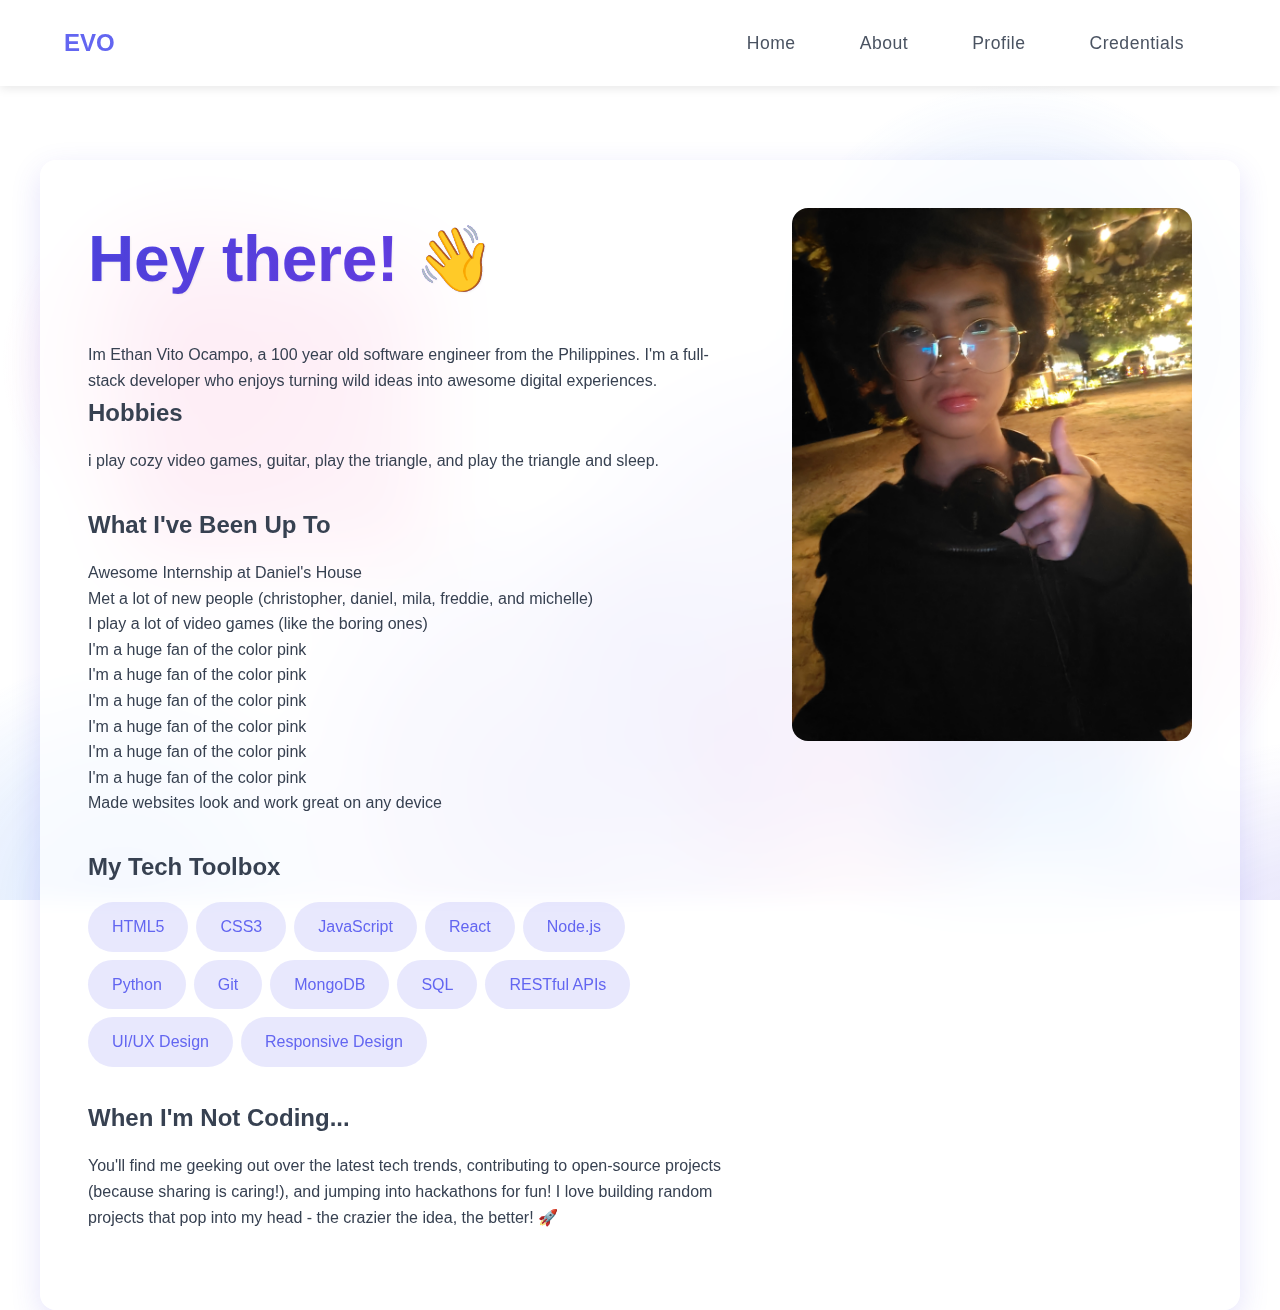
==== commit 2fcd30da: "Add files via upload" ====
--- a/about.html
+++ b/about.html
@@ -1,147 +1,96 @@
-<!DOCTYPE html>
-<html lang="en">
-<head>
-    <meta charset="UTF-8">
-    <meta name="viewport" content="width=device-width, initial-scale=1.0">
-    <title>About Us - Bombardiro Crocodillo</title>
-    <link rel="stylesheet" href="styles.css">
-    <link rel="stylesheet" href="https://cdnjs.cloudflare.com/ajax/libs/font-awesome/6.0.0/css/all.min.css">
-</head>
-<body>
-    <nav class="navbar">
-        <div class="nav-container">
-            <div class="logo">
-                <a href="index.html">
-                    <img src="crocodillo.jpg" alt="Bombardiro Crocodillo" class="logo-img">
-                    <span>Bombardiro Crocodillo</span>
-                </a>
-            </div>
-            <ul class="nav-links">
-                <li><a href="index.html">Home</a></li>
-                <li><a href="menu.html">Menu</a></li>
-                <li><a href="about.html" class="active">About</a></li>
-                <li><a href="contact.html">Contact</a></li>
-            </ul>
-            <div class="hamburger">
-                <span></span>
-                <span></span>
-                <span></span>
-            </div>
-        </div>
-    </nav>
-
-    <main class="about-page">
-        <header class="page-header">
-            <h1>Our Story</h1>
-            <p>Where Italian Tradition Meets Explosive Flavor!</p>
-        </header>
-
-        <section class="about-section">
-            <div class="about-grid">
-                <div class="about-image">
-                    <img src="./images/Beautiful-AI-generated-restaurant-design.jpg" alt="Our Restaurant Interior" class="featured-image">
-                </div>
-                <div class="about-content">
-                    <h2>The Bombardiro Crocodillo Story</h2>
-                    <p>Founded in the heart of the city, Bombardiro Crocodillo brings you an unforgettable dining experience. Our passionate chefs combine traditional recipes with modern culinary techniques to create extraordinary dishes.</p>
-                    
-                    <h3>Our Philosophy</h3>
-                    <p>We believe in creating explosive flavors while maintaining the authenticity of Italian cuisine. Every dish is crafted with love, passion, and a touch of our signature Crocodillo flair!</p>
-
-                    <h3>Our Commitment</h3>
-                    <p>Quality ingredients, authentic recipes, and a dash of creativity - that's our recipe for success. We're dedicated to providing you with not just a meal, but an experience that will keep you coming back for more!</p>
-                </div>
-            </div>
-        </section>
-
-        <section class="team-section">
-            <h2>Meet Our Team</h2>
-            <div class="team-grid">
-                <div class="team-member">
-                    <div class="team-member-image">
-                        <img src="profile-photo.jpg" alt="Head Chef">
-                    </div>
-                    <div class="team-member-info">
-                        <h3>Ethan Ocampo</h3>
-                        <p class="role">Head Chef</p>
-                        <p class="description">Master of Italian cuisine with over 20 years of experience.</p>
-                    </div>
-                </div>
-                <div class="team-member">
-                    <div class="team-member-image">
-                        <img src="./images/chef-2.jpg" alt="Sous Chef">
-                    </div>
-                    <div class="team-member-info">
-                        <h3>Manfredo</h3>
-                        <p class="role">Sous Chef</p>
-                        <p class="description">Passionate about creating innovative Italian dishes.</p>
-                    </div>
-                </div>
-                <div class="team-member">
-                    <div class="team-member-image">
-                        <img src="./images/chef-3.jpg" alt="Pastry Chef">
-                    </div>
-                    <div class="team-member-info">
-                        <h3>Lorenzo</h3>
-                        <p class="role">Pastry Chef</p>
-                        <p class="description">Expert in traditional Italian desserts with a modern twist.</p>
-                    </div>
-                </div>
-            </div>
-        </section>
-
-        <section class="gallery-section">
-            <h2>Our Restaurant</h2>
-            <div class="gallery-grid">
-                <div class="gallery-item">
-                    <img src="./images/restaurant-exterior.jpg" alt="Restaurant Exterior">
-                    <div class="gallery-overlay">
-                        <span>Our Beautiful Exterior</span>
-                    </div>
-                </div>
-                <div class="gallery-item">
-                    <img src="./images/kitchen.jpg" alt="Our Kitchen">
-                    <div class="gallery-overlay">
-                        <span>State-of-the-art Kitchen</span>
-                    </div>
-                </div>
-                <div class="gallery-item">
-                    <img src="./images/dining-area.jpg" alt="Dining Area">
-                    <div class="gallery-overlay">
-                        <span>Cozy Dining Area</span>
-                    </div>
-                </div>
-                <div class="gallery-item">
-                    <img src="./images/bar-area.jpg" alt="Bar Area">
-                    <div class="gallery-overlay">
-                        <span>Elegant Bar</span>
-                    </div>
-                </div>
-            </div>
-        </section>
-    </main>
-
-    <footer>
-        <div class="footer-content">
-            <div class="footer-section">
-                <h3>Opening Hours</h3>
-                <p>Monday - Friday: 11:00 AM - 10:00 PM</p>
-                <p>Saturday - Sunday: 10:00 AM - 11:00 PM</p>
-            </div>
-            <div class="footer-section">
-                <h3>Follow Us</h3>
-                <div class="social-links">
-                    <a href="#"><i class="fab fa-facebook"></i></a>
-                    <a href="#"><i class="fab fa-instagram"></i></a>
-                    <a href="#"><i class="fab fa-twitter"></i></a>
-                </div>
-            </div>
-        </div>
-        <div class="footer-bottom">
-            <p>&copy; 2024 Bombardiro Crocodillo. All rights reserved.</p>
-        </div>
-    </footer>
-
-    <script src="script.js"></script>
-</body>
+<!DOCTYPE html>
+<html lang="en">
+<head>
+    <meta charset="UTF-8">
+    <meta name="viewport" content="width=device-width, initial-scale=1.0">
+    <title>About - Ethan Vito Ocampo</title>
+    <link rel="stylesheet" href="style.css">
+    <link rel="stylesheet" href="https://cdnjs.cloudflare.com/ajax/libs/font-awesome/6.0.0/css/all.min.css">
+</head>
+<body>
+    <div class="shapes">
+        <div class="shape"></div>
+        <div class="shape"></div>
+    </div>
+    <nav>
+        <div class="logo">EVO</div>
+        <ul class="nav-links">
+            <li><a href="index.html">Home</a></li>
+            <li><a href="about.html">About</a></li>
+            <li><a href="profile.html">Profile</a></li>
+            <li><a href="credentials.html">Credentials</a></li>
+        </ul>
+        <div class="hamburger">
+            <span></span>
+            <span></span>
+            <span></span>
+        </div>
+    </nav>
+
+    <section id="about">
+        <div class="bokeh">
+            <span></span>
+            <span></span>
+            <span></span>
+            <span></span>
+            <span></span>
+            <span></span>
+            <span></span>
+            <span></span>
+        </div>
+        <div class="about-content">
+            <div class="about-text">
+                <h1>Hey there! <span>👋</span></h1>
+                <p>Im Ethan Vito Ocampo, a 100 year old software engineer from the Philippines. I'm a full-stack developer who enjoys turning wild ideas into awesome digital experiences. </p>
+                
+                <div class="education">
+                    <h3>Hobbies</h3>
+                    <p>i play cozy video games, guitar, play the triangle, and play the triangle and sleep.</p>
+                </div>
+
+                <div class="experience">
+                    <h3>What I've Been Up To</h3>
+                    <p>Awesome Internship at Daniel's House<br>
+                    Met a lot of new people (christopher, daniel, mila, freddie, and michelle)<br>
+                    I play a lot of video games (like the boring ones)<br>
+                    I'm a huge fan of the color pink<br>
+                    I'm a huge fan of the color pink<br>
+                    I'm a huge fan of the color pink<br>
+                    I'm a huge fan of the color pink<br>
+                    I'm a huge fan of the color pink<br>
+                    I'm a huge fan of the color pink<br>
+                    Made websites look and work great on any device</p>
+                </div>
+
+                <div class="skills">
+                    <h3>My Tech Toolbox</h3>
+                    <div class="skill-tags">
+                        <span>HTML5</span>
+                        <span>CSS3</span>
+                        <span>JavaScript</span>
+                        <span>React</span>
+                        <span>Node.js</span>
+                        <span>Python</span>
+                        <span>Git</span>
+                        <span>MongoDB</span>
+                        <span>SQL</span>
+                        <span>RESTful APIs</span>
+                        <span>UI/UX Design</span>
+                        <span>Responsive Design</span>
+                    </div>
+                </div>
+
+                <div class="interests">
+                    <h3>When I'm Not Coding...</h3>
+                    <p>You'll find me geeking out over the latest tech trends, contributing to open-source projects (because sharing is caring!), and jumping into hackathons for fun! I love building random projects that pop into my head - the crazier the idea, the better! 🚀</p>
+                </div>
+            </div>
+            <div class="about-image">
+                <img src="profile-photo.jpg" alt="Ethan Vito Ocampo">
+            </div>
+        </div>
+    </section>
+
+    <script src="script.js"></script>
+</body>
 </html> --- a/style.css
+++ b/style.css
@@ -0,0 +1,864 @@
+/* Reset and Base Styles */
+* {
+    margin: 0;
+    padding: 0;
+    box-sizing: border-box;
+}
+
+:root {
+    --primary-color: #6366f1;
+    --secondary-color: #8b5cf6;
+    --accent-1: #f472b6;
+    --accent-2: #60a5fa;
+    --gradient-1: linear-gradient(135deg, #4f46e5, #7c3aed);
+    --gradient-2: linear-gradient(45deg, #f472b6, #3b82f6);
+    --gradient-3: linear-gradient(to right, #ec4899, #8b5cf6, #3b82f6);
+    --text-color: #374151;
+    --bg-color: #ffffff;
+    --box-shadow: 0 10px 30px rgba(79, 70, 229, 0.15);
+    --text-shadow: 1px 1px 2px rgba(0, 0, 0, 0.05);
+}
+
+body {
+    font-family: 'Inter', sans-serif;
+    line-height: 1.6;
+    color: var(--text-color);
+    padding-top: 80px; /* Add padding for fixed header */
+}
+
+/* Navigation */
+nav {
+    position: fixed;
+    width: 100%;
+    padding: 1.5rem 4rem;
+    background: var(--bg-color);
+    display: flex;
+    justify-content: space-between;
+    align-items: center;
+    z-index: 1000;
+    box-shadow: 0 2px 10px rgba(0, 0, 0, 0.1);
+    top: 0;
+}
+
+.logo {
+    font-size: 1.5rem;
+    font-weight: bold;
+    color: var(--primary-color);
+}
+
+.nav-links {
+    display: flex;
+    list-style: none;
+    gap: 4rem;
+    margin-left: auto;
+    margin-right: 2rem;
+}
+
+.nav-links a {
+    text-decoration: none;
+    color: var(--text-color);
+    font-weight: 500;
+    opacity: 0.9;
+    transition: color 0.3s;
+    position: relative;
+    font-size: 1.1rem;
+    letter-spacing: 0.5px;
+}
+
+.nav-links a::after {
+    content: '';
+    position: absolute;
+    bottom: -5px;
+    left: 0;
+    width: 0;
+    height: 2px;
+    background: var(--gradient-1);
+    transition: width 0.3s ease;
+}
+
+.nav-links a:hover::after {
+    width: 100%;
+}
+
+/* Hero Section */
+#home {
+    height: 100vh;
+    background: linear-gradient(rgba(255, 255, 255, 0.92), rgba(255, 255, 255, 0.92));
+    position: relative;
+    overflow: hidden;
+}
+
+#home::before {
+    content: '';
+    position: absolute;
+    width: 100%;
+    height: 100%;
+    top: 0;
+    left: 0;
+    background: none;
+    z-index: -1;
+}
+
+/* Add bokeh circles */
+.bokeh {
+    position: fixed;
+    width: 100%;
+    height: calc(100vh - 80px);
+    top: 80px;
+    left: 0;
+    z-index: 0;
+    overflow: hidden;
+}
+
+.bokeh span {
+    position: absolute;
+    width: 400px;  /* Much bigger circles */
+    height: 400px;
+    background: radial-gradient(circle at center, 
+        rgba(244, 114, 182, 0.25) 0%,
+        rgba(244, 114, 182, 0.15) 40%,
+        rgba(244, 114, 182, 0) 70%);
+    border-radius: 50%;
+    mix-blend-mode: screen; /* Makes overlapping effects more interesting */
+    animation: floatCollide 20s infinite linear;
+    opacity: 0.7;
+}
+
+/* Different sizes and colors for variety */
+.bokeh span:nth-child(2n) {
+    width: 600px;
+    height: 600px;
+    background: radial-gradient(circle at center, 
+        rgba(79, 70, 229, 0.25) 0%,
+        rgba(79, 70, 229, 0.15) 40%,
+        rgba(79, 70, 229, 0) 70%);
+}
+
+.bokeh span:nth-child(3n) {
+    width: 500px;
+    height: 500px;
+    background: radial-gradient(circle at center, 
+        rgba(59, 130, 246, 0.25) 0%,
+        rgba(59, 130, 246, 0.15) 40%,
+        rgba(59, 130, 246, 0) 70%);
+}
+
+/* More dramatic collision-like animation */
+@keyframes floatCollide {
+    0% {
+        transform: translate(0, 0) scale(1);
+    }
+    25% {
+        transform: translate(200px, -100px) scale(1.2);
+    }
+    50% {
+        transform: translate(-150px, 200px) scale(0.8);
+    }
+    75% {
+        transform: translate(-200px, -150px) scale(1.1);
+    }
+    100% {
+        transform: translate(0, 0) scale(1);
+    }
+}
+
+/* Positioned for better coverage and overlap */
+.bokeh span:nth-child(1) { left: 0%; top: 10%; animation-delay: 0s; }
+.bokeh span:nth-child(2) { left: 40%; top: 30%; animation-delay: -5s; }
+.bokeh span:nth-child(3) { left: 60%; top: 0%; animation-delay: -10s; }
+.bokeh span:nth-child(4) { left: 20%; top: 50%; animation-delay: -15s; }
+.bokeh span:nth-child(5) { left: 70%; top: 40%; animation-delay: -8s; }
+.bokeh span:nth-child(6) { left: -10%; top: 70%; animation-delay: -12s; }
+.bokeh span:nth-child(7) { left: 50%; top: 60%; animation-delay: -17s; }
+.bokeh span:nth-child(8) { left: 80%; top: 80%; animation-delay: -3s; }
+
+/* Animated hero text */
+.hero {
+    text-align: left;
+    padding: 0 4rem;
+    height: 100vh;
+    display: flex;
+    flex-direction: column;
+    justify-content: center;
+    align-items: flex-start;
+    position: relative;
+    z-index: 1;
+}
+
+.hero h1 {
+    font-size: 4.5rem;
+    margin-bottom: 0.5rem;
+    line-height: 1.1;
+    color: var(--primary-color);
+    text-shadow: var(--text-shadow);
+    font-weight: 700;
+    letter-spacing: -0.5px;
+}
+
+.subtitle {
+    font-size: 2rem;
+    margin-bottom: 1.5rem;
+    line-height: 1.2;
+    color: var(--secondary-color);
+    font-weight: 600;
+    opacity: 0.9;
+}
+
+/* Cool text animations */
+@keyframes gradientBG {
+    0% { background-position: 0% 50%; }
+    50% { background-position: 100% 50%; }
+    100% { background-position: 0% 50%; }
+}
+
+@keyframes gradientText {
+    0% { background-position: 0% 50%; }
+    50% { background-position: 100% 50%; }
+    100% { background-position: 0% 50%; }
+}
+
+/* Buttons */
+.cta-buttons {
+    display: flex;
+    gap: 20px;
+    margin-top: 1rem;
+}
+
+.btn {
+    text-decoration: none;
+    padding: 0.75rem 1.5rem;
+    border-radius: 0.5rem;
+    transition: all 0.3s ease;
+}
+
+.btn.primary {
+    background: var(--primary-color);
+    color: white;
+    text-shadow: none;
+    opacity: 0.95;
+}
+
+.btn.primary::after {
+    content: '';
+    position: absolute;
+    top: -50%;
+    left: -50%;
+    width: 200%;
+    height: 200%;
+    background: radial-gradient(circle, rgba(255,255,255,0.3) 0%, transparent 60%);
+    transform: scale(0);
+    transition: transform 0.5s ease;
+    z-index: -1;
+}
+
+.btn.primary:hover::after {
+    transform: scale(1);
+}
+
+.btn.secondary {
+    background: white;
+    color: var(--primary-color);
+    border: 1.5px solid var(--primary-color);
+    opacity: 0.9;
+}
+
+.btn:hover {
+    transform: translateY(-3px);
+    box-shadow: 0 8px 25px rgba(37, 99, 235, 0.3);
+}
+
+.btn.secondary:hover {
+    background: #f8fafc;
+    color: #1d4ed8;
+}
+
+/* Sections */
+section {
+    position: relative;
+    padding: 4rem 0;
+    min-height: calc(100vh - 80px);
+    margin-top: 80px;
+}
+
+section::before {
+    content: '';
+    position: absolute;
+    top: 0;
+    left: 0;
+    width: 100%;
+    height: 100%;
+    background: rgba(255, 255, 255, 0.95);
+    z-index: 1;
+}
+
+section > * {
+    position: relative;
+    z-index: 2;
+}
+
+h1, h2 {
+    color: var(--text-color);
+    text-shadow: var(--text-shadow);
+    font-weight: 700;
+    letter-spacing: -0.3px;
+}
+
+h1 {
+    font-size: 3.5rem;
+    margin-bottom: 2rem;
+}
+
+h2 {
+    text-align: center;
+    font-size: 3.5rem;
+    margin-bottom: 3rem;
+    position: relative;
+    overflow: hidden;
+}
+
+h2::after {
+    content: '';
+    position: absolute;
+    bottom: 0;
+    left: 50%;
+    width: 100px;
+    height: 4px;
+    background: var(--gradient-2);
+    transform: translateX(-50%);
+    animation: underlineGrow 3s ease-in-out infinite;
+}
+
+@keyframes underlineGrow {
+    0%, 100% { width: 100px; }
+    50% { width: 200px; }
+}
+
+/* About Section */
+#about {
+    min-height: 100vh;
+    padding: 0 2rem;
+    position: relative;
+    z-index: 2;
+    display: flex;
+    align-items: center;
+}
+
+#about::before {
+    content: none;
+}
+
+.about-content {
+    max-width: 1200px;
+    margin: 0 auto;
+    display: flex;
+    gap: 4rem;
+    align-items: flex-start;
+    background: rgba(255, 255, 255, 0.7);
+    padding: 3rem;
+    border-radius: 1rem;
+    backdrop-filter: blur(10px);
+    box-shadow: var(--box-shadow);
+    position: relative;
+    z-index: 1;
+}
+
+.about-text {
+    flex: 1;
+    color: var(--text-color);
+}
+
+.about-text h1 {
+    font-size: 4rem;
+    background: var(--gradient-1);
+    -webkit-background-clip: text;
+    -webkit-text-fill-color: transparent;
+    margin-bottom: 2rem;
+}
+
+/* Style for the emoji */
+.about-text h1 span {
+    -webkit-text-fill-color: var(--secondary-color);
+    background: none;
+    -webkit-background-clip: initial;
+}
+
+.about-text h3 {
+    color: var(--secondary-color);
+    font-size: 1.5rem;
+    margin-bottom: 1rem;
+}
+
+.about-text p, .about-text h3 {
+    color: var(--text-color);
+    opacity: 1;
+}
+
+.about-image {
+    flex: 1;
+    max-width: 400px;
+}
+
+.about-image img {
+    width: 100%;
+    border-radius: 1rem;
+}
+
+.education, .experience, .skills, .interests {
+    margin-bottom: 2rem;
+}
+
+.skill-tags {
+    display: flex;
+    flex-wrap: wrap;
+    gap: 0.5rem;
+}
+
+.skill-tags span {
+    background: rgba(99, 102, 241, 0.15);
+    color: var(--primary-color);
+    padding: 0.75rem 1.5rem;
+    border-radius: 2rem;
+    font-size: 1rem;
+    transition: all 0.3s ease;
+}
+
+.skill-tags span:hover {
+    background: var(--primary-color);
+    color: white;
+    transform: translateY(-2px);
+}
+
+/* Contact Section */
+.contact-container {
+    max-width: 800px;
+    margin: 0 auto;
+    position: relative;
+    z-index: 1;
+}
+
+#contact-form {
+    display: flex;
+    flex-direction: column;
+    gap: 1rem;
+}
+
+input, textarea {
+    background: white;
+    border: 2px solid #e5e7eb;
+    color: #1f2937;
+    font-size: 1rem;
+    font-weight: 500;
+    padding: 1.2rem;
+    transition: all 0.3s ease;
+    font-family: inherit;
+}
+
+input:focus, textarea:focus {
+    border-color: var(--primary-color);
+    box-shadow: 0 0 0 4px rgba(37, 99, 235, 0.1);
+    outline: none;
+}
+
+input::placeholder, textarea::placeholder {
+    color: #6b7280;
+}
+
+textarea {
+    min-height: 150px;
+}
+
+.social-links {
+    display: flex;
+    justify-content: center;
+    gap: 1.5rem;
+    margin-top: 2rem;
+}
+
+.social-links a {
+    display: flex;
+    align-items: center;
+    justify-content: center;
+    width: 45px;
+    height: 45px;
+    border-radius: 50%;
+    background: var(--bg-color);
+    color: var(--primary-color);
+    text-decoration: none;
+    font-size: 1.2rem;
+    transition: all 0.3s ease;
+    position: relative;
+    overflow: hidden;
+    box-shadow: 0 2px 10px rgba(0, 0, 0, 0.1);
+}
+
+.social-links a::before {
+    content: '';
+    position: absolute;
+    top: 0;
+    left: 0;
+    width: 100%;
+    height: 100%;
+    background: var(--gradient-1);
+    opacity: 0;
+    transition: opacity 0.3s ease;
+    z-index: 1;
+}
+
+.social-links a i {
+    position: relative;
+    z-index: 2;
+    transition: transform 0.3s ease;
+}
+
+.social-links a:hover {
+    transform: translateY(-3px);
+    box-shadow: 0 5px 15px rgba(0, 0, 0, 0.2);
+}
+
+.social-links a:hover::before {
+    opacity: 1;
+}
+
+.social-links a:hover i {
+    color: white;
+    transform: scale(1.1);
+}
+
+/* Footer */
+footer {
+    text-align: center;
+    padding: 2rem;
+    background: var(--accent-1);
+}
+
+/* Responsive Design */
+@media (max-width: 1024px) {
+    .hero {
+        padding: 0 3rem;
+    }
+
+    .hero h1 {
+        font-size: 3.8rem;
+    }
+
+    .subtitle {
+        font-size: 1.8rem;
+    }
+
+    .about-content {
+        gap: 2rem;
+        padding: 1.5rem;
+    }
+}
+
+@media (max-width: 768px) {
+    /* Navigation */
+    nav {
+        padding: 1rem 2rem;
+    }
+
+    .nav-links {
+        display: none;
+        position: fixed;
+        top: 70px;
+        left: 0;
+        width: 100%;
+        background: rgba(255, 255, 255, 0.95);
+        backdrop-filter: blur(10px);
+        padding: 2rem 0;
+        box-shadow: 0 4px 6px rgba(0, 0, 0, 0.1);
+    }
+
+    .nav-links.active {
+        display: flex;
+        flex-direction: column;
+        align-items: center;
+        gap: 2rem;
+    }
+
+    .hamburger {
+        display: block;
+        cursor: pointer;
+        width: 30px;
+        height: 24px;
+        position: relative;
+    }
+
+    .hamburger span {
+        display: block;
+        width: 100%;
+        height: 3px;
+        background: var(--primary-color);
+        position: absolute;
+        transition: 0.3s;
+        border-radius: 3px;
+    }
+
+    .hamburger span:nth-child(1) { top: 0; }
+    .hamburger span:nth-child(2) { top: 10px; }
+    .hamburger span:nth-child(3) { top: 20px; }
+
+    .hamburger.active span:nth-child(1) {
+        transform: rotate(45deg) translate(7px, 7px);
+    }
+
+    .hamburger.active span:nth-child(2) {
+        opacity: 0;
+    }
+
+    .hamburger.active span:nth-child(3) {
+        transform: rotate(-45deg) translate(8px, -8px);
+    }
+
+    /* Hero Section */
+    .hero {
+        padding: 0 2rem;
+    }
+
+    .hero h1 {
+        font-size: 3rem;
+        margin-bottom: 0.3rem;
+    }
+
+    .subtitle {
+        font-size: 1.5rem;
+        margin-bottom: 1rem;
+    }
+
+    .cta-buttons {
+        flex-direction: column;
+        gap: 1rem;
+        width: 100%;
+    }
+
+    .btn {
+        width: 100%;
+        max-width: 300px;
+    }
+
+    /* Sections */
+    section {
+        padding: 3rem 1.5rem;
+    }
+
+    h2 {
+        font-size: 2.5rem;
+        margin-bottom: 2rem;
+    }
+
+    .about-content {
+        grid-template-columns: 1fr;
+    }
+
+    .project-card {
+        padding: 15px;
+    }
+
+    .nav-links a {
+        font-size: 1.2rem;
+    }
+}
+
+@media (max-width: 480px) {
+    /* Even smaller screens */
+    .hero {
+        padding: 0 1.5rem;
+    }
+
+    .hero h1 {
+        font-size: 2.5rem;
+    }
+
+    .subtitle {
+        font-size: 1.2rem;
+    }
+
+    .skill-tags {
+        gap: 0.5rem;
+    }
+
+    .skill-tags span {
+        padding: 0.5rem 1rem;
+        font-size: 0.9rem;
+    }
+
+    .social-links {
+        gap: 1.5rem;
+    }
+
+    .social-links a {
+        width: 45px;
+        height: 45px;
+        font-size: 1.4rem;
+    }
+
+    /* Adjust bokeh for mobile */
+    .bokeh span {
+        width: 200px;
+        height: 200px;
+    }
+
+    .bokeh span:nth-child(2n) {
+        width: 300px;
+        height: 300px;
+    }
+
+    .bokeh span:nth-child(3n) {
+        width: 250px;
+        height: 250px;
+    }
+}
+
+/* Fix for iOS Safari 100vh issue */
+@supports (-webkit-touch-callout: none) {
+    .hero, #home {
+        height: -webkit-fill-available;
+    }
+}
+
+/* Ensure text remains readable on very small screens */
+@media (max-width: 320px) {
+    .hero h1 {
+        font-size: 2rem;
+    }
+
+    .subtitle {
+        font-size: 1rem;
+    }
+
+    .btn {
+        padding: 0.8rem 1.5rem;
+        font-size: 0.9rem;
+    }
+}
+
+/* Add smooth scrolling to the whole page */
+html {
+    scroll-behavior: smooth;
+}
+
+/* Add a subtle animation to the nav when scrolling */
+nav.scrolled {
+    backdrop-filter: blur(10px);
+    background: rgba(255, 255, 255, 0.8);
+}
+
+/* Add a cool scroll progress bar */
+.scroll-progress {
+    position: fixed;
+    top: 0;
+    left: 0;
+    width: 100%;
+    height: 4px;
+    background: rgba(37, 99, 235, 0.1);
+    z-index: 1001;
+}
+
+.scroll-progress::after {
+    content: '';
+    position: absolute;
+    top: 0;
+    left: 0;
+    height: 100%;
+    background: var(--gradient-1);
+    width: var(--scroll-width, 0%);       
+    transition: width 0.2s ease;
+}
+
+/* Add reveal animations for sections */
+.reveal {
+    opacity: 1 !important;
+    transform: none !important;
+}
+
+/* Add floating shapes in the background */
+.shapes {
+    position: fixed;
+    width: 100%;
+    height: 100%;
+    pointer-events: none;
+    z-index: -1;
+}
+
+.shape {
+    position: absolute;
+    filter: blur(40px);
+    opacity: 0.3;
+    animation: float 20s infinite;
+}
+
+.shape:nth-child(1) {
+    background: var(--accent-1);
+    width: 300px;
+    height: 300px;
+    top: 20%;
+    left: 10%;
+}
+
+.shape:nth-child(2) {
+    background: var(--accent-2);
+    width: 250px;
+    height: 250px;
+    top: 60%;
+    right: 10%;
+}
+
+@keyframes float {
+    0%, 100% { transform: translate(0, 0) rotate(0deg); }
+    25% { transform: translate(50px, 50px) rotate(90deg); }
+    50% { transform: translate(0, 100px) rotate(180deg); }
+    75% { transform: translate(-50px, 50px) rotate(270deg); }
+}
+
+.profile-container {
+    margin-bottom: 2rem;
+    position: relative;
+    z-index: 1;
+}
+
+.profile-photo {
+    width: 200px;
+    height: 200px;
+    border-radius: 50%;
+    object-fit: cover;
+    border: 4px solid var(--primary-color);
+    box-shadow: var(--box-shadow);
+    transition: transform 0.3s ease;
+}
+
+.profile-photo:hover {
+    transform: scale(1.05);
+}
+
+@keyframes shake {
+    0%, 100% { transform: translate(0, 0) rotate(0deg) scale(1.1); }
+    10%, 30%, 50%, 70%, 90% { transform: translate(-10px, -10px) rotate(-2deg) scale(1.1); }
+    20%, 40%, 60%, 80% { transform: translate(10px, 10px) rotate(2deg) scale(1.1); }
+}
+
+.overlay {
+    position: fixed;
+    top: 0;
+    left: 0;
+    width: 100%;
+    height: 100%;
+    background: #000;
+    display: none;
+    z-index: 9999;
+    opacity: 0;
+    transition: opacity 0.3s ease-in-out;
+    overflow: hidden;
+}
+
+.overlay.active {
+    display: block;
+    opacity: 1;
+}
+
+.overlay img {
+    width: 100%;
+    height: 100%;
+    object-fit: cover;
+    animation: shake 0.5s ease-in-out infinite;
+    transform-origin: center;
+}